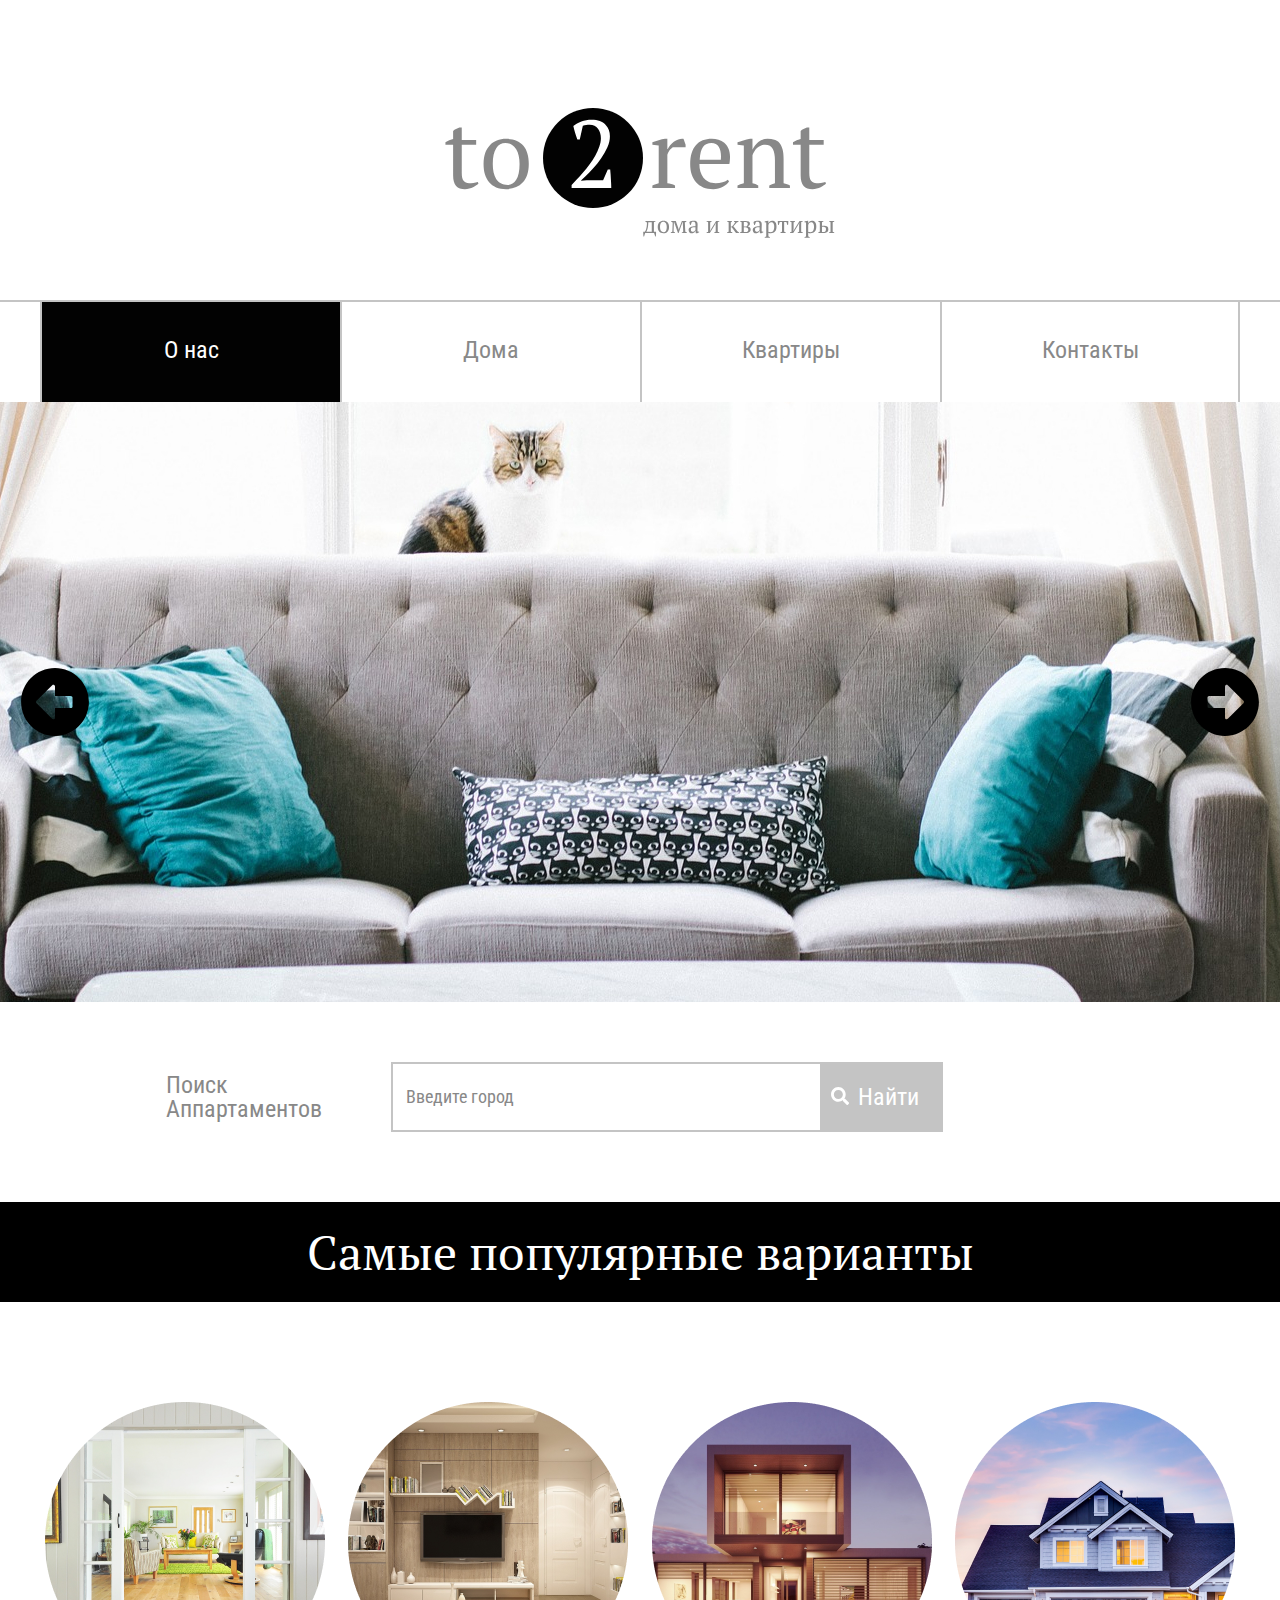
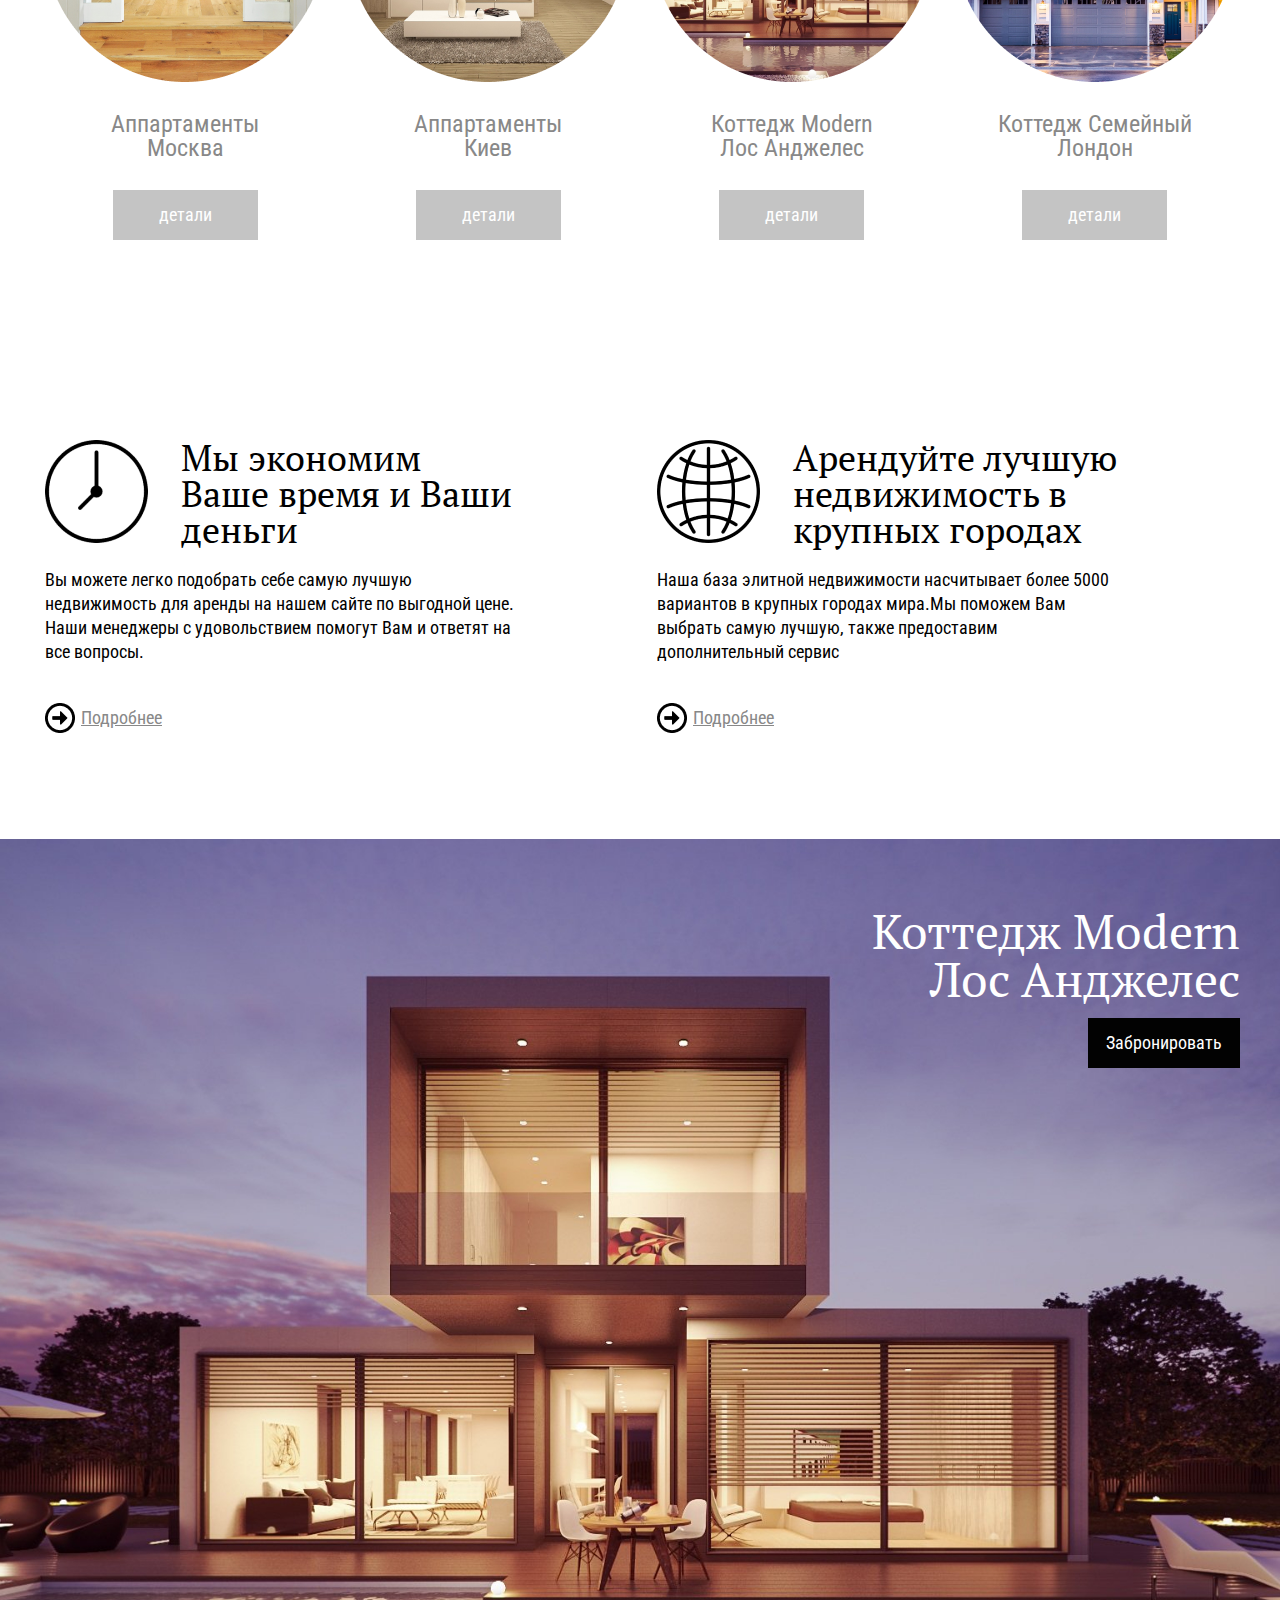
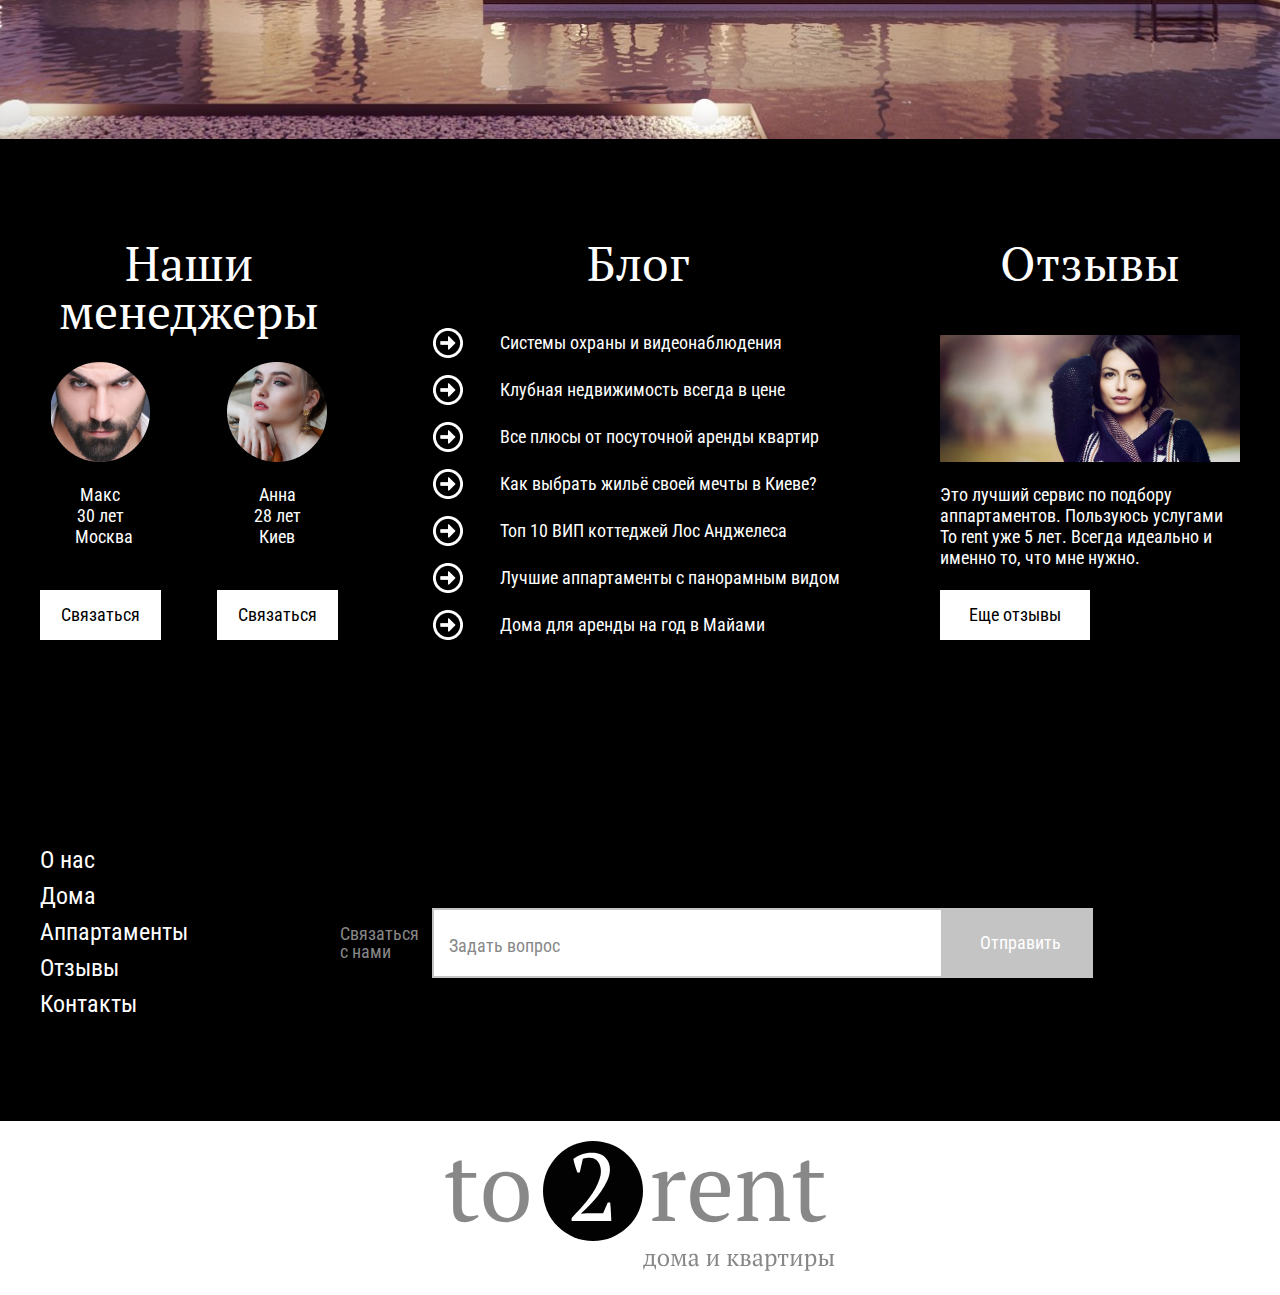
==== index.html @ 0dc4bce3 "complete" ====
<!DOCTYPE html>
<html lang="ru">

<head>
    <meta charset="UTF-8">
    <meta name="viewport" content="width=device-width, initial-scale=1.0">
    <meta http-equiv="X-UA-Compatible" content="ie=edge">
    <title>To2rent</title>
    <link href="https://fonts.googleapis.com/css?family=PT+Serif|Roboto+Condensed&display=swap&subset=cyrillic"
        rel="stylesheet">
    <link rel="stylesheet" href="css/reset.css">
    <link rel="stylesheet" href="css/slick.css">
    <link rel="stylesheet" href="css/style.css">
    <link rel="stylesheet" href="css/media.css">

</head>

<body>
    <header class="header">
        <div class="logo header__logo">
            <a class="logo__link" href="#">
                <img class="logo__img" src="images/logo.svg" alt="">
            </a>
        </div>
        <nav class="header__menu">
            <ul class="header__menu-list">
                <li class="header__list-item">
                    <a class="header__link header__link_active" href="#">О нас</a>
                </li>
                <li class="header__list-item">
                    <a class="header__link" href="#">Дома</a>
                </li>
                <li class="header__list-item">
                    <a class="header__link" href="#">Квартиры</a>
                </li>
                <li class="header__list-item">
                    <a class="header__link" href="#">Контакты</a>
                </li>
            </ul>
        </nav>
    </header>

    <section class="slider">
        <div class="slider__item" style="background-image: url(images/slide1.jpg);"></div>
        <div class="slider__item" style="background-image: url(images/slide2.jpg);"></div>
        <div class="slider__item" style="background-image: url(images/slide3.jpg);"></div>
    </section>

    <section class="search">
        <div class="container">
            <div class="search__inner">
                <form class="search__form" action="">
                    <label class="search__description" for="find">Поиск Аппартаментов</label>
                    <input class="search__entry" id="find" name="field" type="search" placeholder="Введите город">
                    <button class="search__btn" type="submit">Найти</button>
                </form>
            </div>
        </div>
    </section>

    <section class="examples">
        <div class="examples__title">Самые популярные варианты</div>
        <div class="container">
            <div class="examples__inner">
                <div class="examples__items">
                    <div class="examples__item">
                        <div class="examples__image">
                            <img class="examples__img" src="images/examples1.png" alt="">
                        </div>
                        <div class="examples__description">Аппартаменты Москва</div>
                        <a class="examples__link" href="#">детали</a>
                    </div>
                    <div class="examples__item">
                        <div class="examples__image">
                            <img class="examples__img" src="images/examples2.png" alt="">
                        </div>
                        <div class="examples__description">Аппартаменты Киев</div>
                        <a class="examples__link" href="#">детали</a>
                    </div>
                    <div class="examples__item">
                        <div class="examples__image">
                            <img class="examples__img" src="images/examples3.png" alt="">
                        </div>
                        <div class="examples__description">Коттедж Modern Лос Анджелес</div>
                        <a class="examples__link" href="#">детали</a>
                    </div>
                    <div class="examples__item">
                        <div class="examples__image">
                            <img class="examples__img" src="images/examples4.png" alt="">
                        </div>
                        <div class="examples__description">Коттедж Семейный Лондон</div>
                        <a class="examples__link" href="#">детали</a>
                    </div>
                </div>
            </div>
        </div>
    </section>

    <section class="advantages">
        <div class="container">
            <div class="advantages__items">
                <div class="advantages__item">
                    <div class="advantages__inner-title">
                        <div class="advantages__image"><img class="advantages__img" src="images/clock.png" alt=""></div>
                        <h3 class="advantages__title">Мы экономим Ваше время и Ваши деньги</h3>
                    </div>
                    <div class="advantages__description">
                        Вы можете легко подобрать себе самую лучшую недвижимость для аренды на нашем сайте по выгодной
                        цене. Наши менеджеры с удовольствием помогут Вам и ответят на все вопросы.
                    </div>
                    <a href="#" class="advantages__link">Подробнее</a>
                </div>

                <div class="advantages__item">
                    <div class="advantages__inner-title">
                        <div class="advantages__image"><img class="advantages__img" src="images/world.png" alt=""></div>
                        <h3 class="advantages__title">Арендуйте лучшую недвижимость в крупных городах </h3>
                    </div>
                    <div class="advantages__description">
                        Наша база элитной недвижимости насчитывает более 5000 вариантов в крупных городах мира.Мы
                        поможем Вам выбрать самую лучшую, также предоставим дополнительный сервис
                    </div>
                    <a href="#" class="advantages__link">Подробнее</a>
                </div>
            </div>
        </div>
    </section>

    <section class="modern" style="background-image: url(images/modern.jpg);">
        <div class="container">
            <div class="modern__inner">
                <h2 class="modern__title">Коттедж Modern Лос Анджелес</h2>
                <a class="modern__link" href="#">Забронировать</a>
            </div>
        </div>
    </section>

    <section class="about">
        <div class="container">
            <div class="about__inner">
                <div class="managers">
                    <h3 class="managers__title title">Наши менеджеры</h3>
                    <div class="managers__contacts">
                        <div class="managers__contact">
                            <img class="managers__image" src="images/contact1.png" alt="">
                            <div class="managers__info">Макс 30 лет Москва</div>
                            <a class="managers__link" href="#">Связаться</a>
                        </div>
                        <div class="managers__contact">
                            <img class="managers__image" src="images/contact2.png" alt="">
                            <div class="managers__info">Анна 28 лет Киев</div>
                            <a class="managers__link" href="#">Связаться</a>
                        </div>
                    </div>
                </div>

                <div class="blog">
                    <h3 class="blog__title title">Блог</h3>
                    <nav class="blog__reference">
                        <ul class="blog__list">
                            <li class="blog__list-item">
                                <a class="blog__link" href="#">Системы охраны и видеонаблюдения</a>
                            </li>
                            <li class="blog__list-item">
                                <a class="blog__link" href="#">Клубная недвижимость всегда в цене</a>
                            </li>
                            <li class="blog__list-item">
                                <a class="blog__link" href="#">Все плюсы от посуточной аренды квартир</a>
                            </li>
                            <li class="blog__list-item">
                                <a class="blog__link" href="#">Как выбрать жильё своей мечты в Киеве?</a>
                            </li>
                            <li class="blog__list-item">
                                <a class="blog__link" href="#">Топ 10 ВИП коттеджей Лос Анджелеса</a>
                            </li>
                            <li class="blog__list-item">
                                <a class="blog__link" href="#">Лучшие аппартаменты с панорамным видом</a>
                            </li>
                            <li class="blog__list-item">
                                <a class="blog__link" href="#">Дома для аренды на год в Майами</a>
                            </li>
                        </ul>
                    </nav>
                </div>

                <div class="reviews">
                    <h3 class="reviews__title title">Отзывы</h3>
                    <img class="reviews__image" src="images/reviews.jpg" alt="">
                    <div class="reviews__description">Это лучший сервис по подбору
                        аппартаментов. Пользуюсь услугами To rent уже 5 лет. Всегда идеально и именно то, что мне нужно.
                    </div>
                    <a class="reviews__link" href="#">Еще отзывы</a>
                </div>
            </div>
        </div>
    </section>

    <footer class="footer">
        <div class="container">
            <div class="footer__inner">
                <nav class="footer__menu">
                    <ul class="footer__menu-list">
                        <li class="footer__list-item">
                            <a class="footer__list-link" href="#">О нас</a>
                        </li>
                        <li class="footer__list-item">
                            <a class="footer__list-link" href="#">Дома</a>
                        </li>
                        <li class="footer__list-item">
                            <a class="footer__list-link" href="#">Аппартаменты</a>
                        </li>
                        <li class="footer__list-item">
                            <a class="footer__list-link" href="#">Отзывы</a>
                        </li>
                        <li class="footer__list-item">
                            <a class="footer__list-link" href="#">Контакты</a>
                        </li>
                    </ul>
                </nav>
                <form class="footer__form-question" action="">
                    <label class="footer__description" for="enter">Связаться с нами</label>
                    <input class="footer__entry" type="text" name="question" id="enter" placeholder="Задать вопрос">
                    <button class="footer__btn" type="submit">Отправить</button>
                </form>
            </div>
        </div>
        <div class="logo footer__logo">
            <a class="logo__link" href="#">
                <img class="logo__img" src="images/logo.svg" alt="">
            </a>
        </div>
    </footer>

    <script src="https://ajax.googleapis.com/ajax/libs/jquery/3.4.1/jquery.min.js"></script>
    <script src="js/slick.min.js"></script>
    <script src="js/main.js"></script>
</body>
</html>
---- css/style.css ----
body {
  font-family: "Roboto Condensed", sans-serif;
  font-size: 24px;
  font-weight: 400;
  line-height: 24px;
  color: #888888;
  background-color: #ffffff;
}

.container {
  max-width: 1230px;
  padding: 0 15px;
  margin: 0 auto;
}

.logo {
  background-color: #ffffff;
  text-align: center;
}

.header {
  padding-top: 88px;
}

.header__menu {
  margin-top: 60px;
  border-top: 2px solid #c4c4c4;
}

.header__menu-list {
  display: -webkit-box;
  display: -ms-flexbox;
  display: flex;
  -webkit-box-pack: center;
  -ms-flex-pack: center;
  justify-content: center;
}

.header__list-item {
  width: 300px;
  border-left: 2px solid #c4c4c4;
}

.header__list-item:last-child {
  border-right: 2px solid #c4c4c4;
}

.header__link {
  display: block;
  line-height: 28px;
  padding-top: 34px;
  padding-bottom: 38px;
  text-align: center;
  color: #888888;
}

.header__link:hover {
  background-color: #020202;
  color: #ffffff;
  -webkit-transition: all 0.5s;
  -o-transition: all 0.5s;
  transition: all 0.5s;
}

.header__link_active {
  background-color: #020202;
  color: #ffffff;
}

.slider {
  position: relative;
}

.slider__item {
  height: 600px;
  background-position: center;
  background-repeat: no-repeat;
  background-size: cover;
}

.slider .slick-arrow {
  position: absolute;
  top: 50%;
  -webkit-transform: translateY(-50%);
  -ms-transform: translateY(-50%);
  transform: translateY(-50%);
  z-index: 1;
  background-color: transparent;
}

.slider .slick-arrow.slick-prev {
  left: 20px;
}

.slider .slick-arrow.slick-next {
  right: 20px;
}

.search__description, .search__entry, .search__btn {
  display: block;
}

.search {
  margin-top: 60px;
  margin-bottom: 70px;
}

.search__inner {
  padding-left: 126px;
}

.search__form {
  display: -webkit-box;
  display: -ms-flexbox;
  display: flex;
}

.search__description {
  display: -webkit-box;
  display: -ms-flexbox;
  display: flex;
  -webkit-box-align: center;
  -ms-flex-align: center;
  align-items: center;
  width: 156px;
  margin-right: 69px;
}

.search__entry {
  font-family: "Roboto Condensed", sans-serif;
  font-weight: 400;
  font-size: 18px;
  line-height: 24px;
  color: #888888;
  width: 431px;
  border: 2px solid #c4c4c4;
  padding: 21px 13px;
}

.search__entry::-webkit-input-placeholder {
  font-family: "Roboto Condensed", sans-serif;
  font-weight: 400;
  font-size: 18px;
  line-height: 24px;
  color: #888888;
}

.search__entry:-ms-input-placeholder {
  font-family: "Roboto Condensed", sans-serif;
  font-weight: 400;
  font-size: 18px;
  line-height: 24px;
  color: #888888;
}

.search__entry::-ms-input-placeholder {
  font-family: "Roboto Condensed", sans-serif;
  font-weight: 400;
  font-size: 18px;
  line-height: 24px;
  color: #888888;
}

.search__entry::placeholder {
  font-family: "Roboto Condensed", sans-serif;
  font-weight: 400;
  font-size: 18px;
  line-height: 24px;
  color: #888888;
}

.search__entry::-webkit-search-decoration, .search__entry::-webkit-search-cancel-button, .search__entry::-webkit-search-results-button, .search__entry::-webkit-search-results-decoration {
  display: none;
}

.search__btn {
  text-align: left;
  padding-left: 9px;
  font-family: "Roboto Condensed", sans-serif;
  font-weight: 400;
  font-size: 24px;
  line-height: 24px;
  color: #ffffff;
  width: 121px;
  background: #c4c4c4;
}

.search__btn::before {
  content: "";
  width: 18px;
  height: 18px;
  display: inline-block;
  background-image: url("../images/button.svg");
  margin-right: 9px;
  -webkit-transition: 0.5s;
  -o-transition: 0.5s;
  transition: 0.5s;
}

.search__btn:hover::before {
  -webkit-transform: rotate(360deg);
  -ms-transform: rotate(360deg);
  transform: rotate(360deg);
}

.examples__title {
  text-align: center;
  font-family: "PT Serif", serif;
  font-size: 48px;
  line-height: 64px;
  font-weight: 400;
  color: #ffffff;
  background-color: #000000;
  padding: 18px 0;
  margin-bottom: 100px;
}

.examples__inner {
  padding: 0 5px;
}

.examples__items {
  display: -webkit-box;
  display: -ms-flexbox;
  display: flex;
  -webkit-box-pack: justify;
  -ms-flex-pack: justify;
  justify-content: space-between;
}

.examples__item {
  width: 280px;
  text-align: center;
}

.examples__image {
  margin-bottom: 30px;
}

.examples__description {
  margin: 0 auto;
  width: 195px;
  margin-bottom: 30px;
}

.examples__link {
  display: inline-block;
  font-size: 18px;
  color: #ffffff;
  background-color: #c4c4c4;
  padding: 13px 46px;
  -webkit-transition: 0.5s;
  -o-transition: 0.5s;
  transition: 0.5s;
}

.examples__link:hover {
  background-color: #020202;
}

.advantages {
  margin-top: 200px;
}

.advantages__inner-title {
  display: -webkit-box;
  display: -ms-flexbox;
  display: flex;
}

.advantages__items {
  display: -webkit-box;
  display: -ms-flexbox;
  display: flex;
  padding-left: 5px;
  -webkit-box-pack: justify;
  -ms-flex-pack: justify;
  justify-content: space-between;
}

.advantages__item {
  max-width: 470px;
  margin-right: 113px;
}

.advantages__image {
  margin-right: 33px;
}

.advantages__title {
  font-family: "PT Serif", serif;
  font-weight: 400;
  font-size: 36px;
  line-height: 36px;
  color: #000000;
}

.advantages__description {
  margin-top: 20px;
  margin-bottom: 40px;
  font-size: 18px;
  color: #000000;
}

.advantages__link {
  display: inline-block;
  font-family: "Roboto Condensed", sans-serif;
  font-weight: 400;
  font-size: 18px;
  line-height: 24px;
  color: #888888;
  text-decoration: underline;
  position: relative;
  padding-left: 36px;
}

.advantages__link::before {
  content: "";
  background-image: url("../images/advantages-arrow.png");
  width: 30px;
  height: 30px;
  position: absolute;
  top: 50%;
  -webkit-transform: translateY(-50%);
  -ms-transform: translateY(-50%);
  transform: translateY(-50%);
  left: 0;
}

.modern {
  margin-top: 109px;
  height: 100vh;
  background-position: center;
  background-repeat: no-repeat;
  background-size: cover;
  padding-top: 68px;
}

.modern__inner {
  text-align: right;
}

.modern__title {
  text-align: right;
  width: 420px;
  font-family: "PT Serif", serif;
  font-weight: 400;
  font-size: 48px;
  line-height: 48px;
  color: #ffffff;
  margin: 0 0 15px auto;
}

.modern__link {
  display: inline-block;
  font-family: "Roboto Condensed", sans-serif;
  font-weight: 400;
  font-size: 18px;
  line-height: 18px;
  color: #ffffff;
  background: #020202;
  padding: 16px 18px;
  -webkit-transition: 0.5s;
  -o-transition: 0.5s;
  transition: 0.5s;
}

.modern__link:hover {
  background-color: #c4c4c4;
}

.about {
  padding-top: 100px;
  background-color: #000000;
}

.about__inner {
  display: -webkit-box;
  display: -ms-flexbox;
  display: flex;
  -webkit-box-pack: justify;
  -ms-flex-pack: justify;
  justify-content: space-between;
}

.managers {
  max-width: 297px;
}

.managers__contacts {
  margin-top: 27px;
  display: -webkit-box;
  display: -ms-flexbox;
  display: flex;
  -webkit-box-pack: justify;
  -ms-flex-pack: justify;
  justify-content: space-between;
  text-align: center;
}

.managers__contact {
  width: 120px;
}

.managers__info {
  margin: 22px auto 43px;
  width: 50px;
  font-family: "Roboto Condensed", sans-serif;
  font-weight: 400;
  color: #ffffff;
  font-size: 18px;
  line-height: 21px;
}

.managers__link {
  display: inline-block;
  font-family: "Roboto Condensed", sans-serif;
  font-weight: 400;
  font-size: 18px;
  line-height: 18px;
  color: #000000;
  background-color: #ffffff;
  padding: 16px 21px;
  -webkit-transition: 0.5s;
  -o-transition: 0.5s;
  transition: 0.5s;
}

.managers__link:hover {
  background-color: wheat;
}

.title {
  font-family: "PT Serif", serif;
  font-weight: 400;
  font-size: 48px;
  line-height: 48px;
  color: #ffffff;
  text-align: center;
}

.blog {
  min-width: 411px;
}

.blog__title {
  margin-bottom: 42px;
}

.blog__list-item {
  margin-bottom: 23px;
}

.blog__list-item:last-child {
  margin-bottom: 0;
}

.blog__link {
  font-family: "Roboto Condensed", sans-serif;
  font-weight: 400;
  font-size: 18px;
  line-height: 18px;
  color: #ffffff;
  padding-left: 67px;
  position: relative;
}

.blog__link::before {
  content: "";
  background-image: url("../images/blog-arrow.png");
  width: 30px;
  height: 30px;
  position: absolute;
  top: 50%;
  left: 0;
  -webkit-transform: translateY(-50%);
  -ms-transform: translateY(-50%);
  transform: translateY(-50%);
}

.reviews {
  max-width: 300px;
}

.reviews__description {
  margin: 22px 0;
  font-family: "Roboto Condensed", sans-serif;
  font-weight: 400;
  font-size: 18px;
  line-height: 21px;
  color: #ffffff;
}

.reviews__title {
  margin-bottom: 48px;
}

.reviews__link {
  display: inline-block;
  font-family: "Roboto Condensed", sans-serif;
  font-weight: 400;
  font-size: 18px;
  line-height: 18px;
  color: #000000;
  padding: 16px 29px;
  background-color: #ffffff;
  -webkit-transition: 0.5s;
  -o-transition: 0.5s;
  transition: 0.5s;
}

.reviews__link:hover {
  background-color: wheat;
}

.footer {
  padding-top: 202px;
  background-color: #000000;
}

.footer__inner {
  padding-bottom: 99px;
  display: -webkit-box;
  display: -ms-flexbox;
  display: flex;
  -webkit-box-align: start;
  -ms-flex-align: start;
  align-items: flex-start;
}

.footer__menu {
  width: 170px;
  margin-right: 130px;
}

.footer__list-link {
  font-family: "Roboto Condensed", sans-serif;
  font-weight: 400;
  font-size: 24px;
  line-height: 36px;
  color: #ffffff;
}

.footer__form-question {
  margin-top: 66px;
  display: -webkit-box;
  display: -ms-flexbox;
  display: flex;
}

.footer__description {
  margin-right: 10px;
  width: 82px;
  font-family: "Roboto Condensed", sans-serif;
  font-weight: 400;
  font-size: 18px;
  line-height: 18px;
  color: #888888;
  -ms-flex-item-align: center;
  -ms-grid-row-align: center;
  align-self: center;
}

.footer__entry {
  font-family: "Roboto Condensed", sans-serif;
  font-weight: 400;
  font-size: 18px;
  line-height: 24px;
  color: #888888;
  border: 2px solid #c4c4c4;
  padding: 24px 15px 18px;
  width: 511px;
}

.footer__entry::-webkit-input-placeholder {
  font-family: "Roboto Condensed", sans-serif;
  font-weight: 400;
  font-size: 18px;
  line-height: 24px;
  color: #888888;
}

.footer__entry:-ms-input-placeholder {
  font-family: "Roboto Condensed", sans-serif;
  font-weight: 400;
  font-size: 18px;
  line-height: 24px;
  color: #888888;
}

.footer__entry::-ms-input-placeholder {
  font-family: "Roboto Condensed", sans-serif;
  font-weight: 400;
  font-size: 18px;
  line-height: 24px;
  color: #888888;
}

.footer__entry::placeholder {
  font-family: "Roboto Condensed", sans-serif;
  font-weight: 400;
  font-size: 18px;
  line-height: 24px;
  color: #888888;
}

.footer__btn {
  width: 150px;
  background: #c4c4c4;
  font-family: "Roboto Condensed", sans-serif;
  font-weight: 400;
  font-size: 18px;
  line-height: 18px;
  color: #ffffff;
  padding: 26px 33px 26px 37px;
}

.footer__logo {
  padding-bottom: 22px;
}
---- css/media.css ----
@media (max-width: 1250px) {
  .examples__items {
    -ms-flex-wrap: wrap;
    flex-wrap: wrap;
    -webkit-box-pack: space-evenly;
    -ms-flex-pack: space-evenly;
    justify-content: space-evenly;
  }
  .examples__item {
    width: 400px;
  }
  .examples__item:nth-child(1) {
    margin-bottom: 30px;
  }
  .examples__image {
    margin-bottom: 20px;
  }
  .examples__description {
    margin-bottom: 20px;
  }
  .advantages {
    margin-top: 170px;
  }
  .advantages__items {
    padding-left: 0;
    -ms-flex-pack: distribute;
    justify-content: space-around;
  }
  .advantages__item {
    margin-right: 0;
  }
  .managers {
    margin-right: 25px;
  }
  .blog {
    margin-left: 25px;
    margin-right: 25px;
  }
  .reviews {
    margin-left: 25px;
  }
}

@media (max-width: 1150px) {
  .search__inner {
    padding-left: 0;
  }
  .search__form {
    -webkit-box-pack: center;
    -ms-flex-pack: center;
    justify-content: center;
    -ms-flex-wrap: wrap;
    flex-wrap: wrap;
  }
  .search__description {
    width: 100%;
    -webkit-box-pack: center;
    -ms-flex-pack: center;
    justify-content: center;
    margin-right: 0;
    margin-bottom: 20px;
  }
  .footer {
    padding-top: 150px;
  }
  .footer__inner {
    -webkit-box-orient: vertical;
    -webkit-box-direction: normal;
    -ms-flex-direction: column;
    flex-direction: column;
    -webkit-box-align: center;
    -ms-flex-align: center;
    align-items: center;
  }
  .footer__menu {
    -webkit-box-ordinal-group: 2;
    -ms-flex-order: +1;
    order: +1;
    width: auto;
    margin-right: 0;
    margin-top: 50px;
  }
  .footer__menu-list {
    display: -webkit-box;
    display: -ms-flexbox;
    display: flex;
  }
  .footer__list-link {
    margin-right: 40px;
  }
  .footer__list-item:last-child .footer__list-link {
    margin-right: 0;
  }
}

@media (max-width: 1137px) {
  .about__inner {
    -ms-flex-wrap: wrap;
    flex-wrap: wrap;
    -webkit-box-pack: space-evenly;
    -ms-flex-pack: space-evenly;
    justify-content: space-evenly;
  }
  .managers {
    -webkit-box-ordinal-group: 2;
    -ms-flex-order: 1;
    order: 1;
    margin-bottom: 50px;
  }
  .blog {
    -webkit-box-ordinal-group: 4;
    -ms-flex-order: 3;
    order: 3;
  }
  .reviews {
    -webkit-box-ordinal-group: 3;
    -ms-flex-order: 2;
    order: 2;
  }
}

@media (max-width: 1040px) {
  .advantages__items {
    -webkit-box-orient: vertical;
    -webkit-box-direction: normal;
    -ms-flex-direction: column;
    flex-direction: column;
    -webkit-box-align: center;
    -ms-flex-align: center;
    align-items: center;
  }
  .advantages__item {
    margin-bottom: 60px;
  }
  .advantages__item:last-child {
    margin-bottom: 0;
  }
  .advantages__description {
    margin-bottom: 25px;
  }
  .modern {
    height: 75vh;
  }
  .modern__title {
    width: 400px;
    font-size: 44px;
    line-height: 46px;
  }
}

@media (max-width: 860px) {
  .examples__items {
    -ms-flex-pack: distribute;
    justify-content: space-around;
  }
  .examples__item {
    width: 280px;
  }
  .examples__title {
    font-size: 36px;
    line-height: 52px;
    padding: 14px 15px;
    margin-bottom: 50px;
  }
  .modern {
    padding-top: 20px;
  }
  .footer__form-question {
    -ms-flex-wrap: wrap;
    flex-wrap: wrap;
    -webkit-box-pack: center;
    -ms-flex-pack: center;
    justify-content: center;
  }
  .footer__description {
    width: 100%;
    text-align: center;
    font-size: 24px;
    line-height: 24px;
    margin-bottom: 10px;
    margin-right: 0;
  }
  .managers {
    margin-bottom: 50px;
    margin-right: 0;
  }
  .blog {
    min-width: auto;
    max-width: 411px;
    margin-right: 0;
    margin-left: 0;
  }
  .reviews {
    margin-left: 0;
  }
}

@media (max-width: 800px) {
  .header {
    padding-top: 30px;
  }
  .header__menu {
    margin-top: 30px;
  }
  .logo {
    padding-left: 15px;
    padding-right: 15px;
  }
  .logo__img {
    width: 300px;
  }
  .slider__item {
    height: 500px;
  }
  .modern {
    height: 500px;
  }
  .about__inner {
    -webkit-box-orient: vertical;
    -webkit-box-direction: normal;
    -ms-flex-direction: column;
    flex-direction: column;
    -webkit-box-align: center;
    -ms-flex-align: center;
    align-items: center;
  }
  .managers {
    -webkit-box-ordinal-group: 2;
    -ms-flex-order: 1;
    order: 1;
    margin-bottom: 50px;
  }
  .blog {
    -webkit-box-ordinal-group: 3;
    -ms-flex-order: 2;
    order: 2;
    margin-bottom: 50px;
  }
  .blog__title {
    margin-bottom: 25px;
  }
  .reviews {
    -webkit-box-ordinal-group: 4;
    -ms-flex-order: 3;
    order: 3;
  }
  .reviews__title {
    margin-bottom: 25px;
  }
  .footer__form-question {
    margin-top: 0;
  }
}

@media (max-width: 730px) {
  .footer__btn {
    width: 511px;
    padding-top: 13px;
    padding-bottom: 13px;
  }
  .footer__menu-list {
    -webkit-box-orient: vertical;
    -webkit-box-direction: normal;
    -ms-flex-direction: column;
    flex-direction: column;
    -webkit-box-align: center;
    -ms-flex-align: center;
    align-items: center;
  }
  .footer__list-link {
    margin-right: 0;
  }
}

@media (max-width: 670px) {
  .header__menu-list {
    -webkit-box-orient: vertical;
    -webkit-box-direction: normal;
    -ms-flex-direction: column;
    flex-direction: column;
  }
  .header__list-item {
    width: 100%;
    border: 2px solid #c4c4c4;
    border-top: none;
  }
  .header__link {
    padding-top: 20px;
    padding-bottom: 24px;
  }
  .slider__item {
    height: 370px;
  }
  .slider .slick-arrow img {
    width: 50px;
    height: 50px;
  }
  .search {
    margin-top: 40px;
    margin-bottom: 50px;
  }
  .examples__items {
    -webkit-box-orient: vertical;
    -webkit-box-direction: normal;
    -ms-flex-direction: column;
    flex-direction: column;
    -webkit-box-align: center;
    -ms-flex-align: center;
    align-items: center;
  }
  .examples__item {
    margin-bottom: 30px;
  }
  .examples__item:last-child {
    margin-bottom: 0;
  }
  .advantages {
    margin-top: 140px;
  }
}

@media (max-width: 600px) {
  .search__btn {
    width: 431px;
    padding: 10px 0;
    text-align: center;
  }
  .modern {
    height: 400px;
  }
  .modern__title {
    width: 290px;
    font-size: 36px;
    line-height: 36px;
  }
}

@media (max-width: 541px) {
  .footer__entry,
  .footer__btn {
    width: 100%;
  }
}

@media (max-width: 508px) {
  .advantages__title {
    font-size: 33px;
    line-height: 33px;
  }
}

@media (max-width: 481px) {
  .advantages__title {
    font-size: 26px;
    line-height: 26px;
    display: -webkit-box;
    display: -ms-flexbox;
    display: flex;
  }
  .advantages__inner-title {
    -webkit-box-align: center;
    -ms-flex-align: center;
    align-items: center;
  }
  .advantages__image {
    margin-right: 20px;
  }
  .advantages__img {
    width: 70px;
  }
  .blog__link {
    display: inline-block;
  }
  .reviews__image {
    width: 100%;
  }
  .title {
    font-size: 42px;
    line-height: 46px;
  }
}

@media (max-width: 400px) {
  .examples__title {
    font-size: 31px;
    line-height: 42px;
    padding: 12px 15px;
  }
  .modern {
    height: 350px;
  }
}

@media (max-width: 330px) {
  .logo__img {
    width: 100%;
  }
}
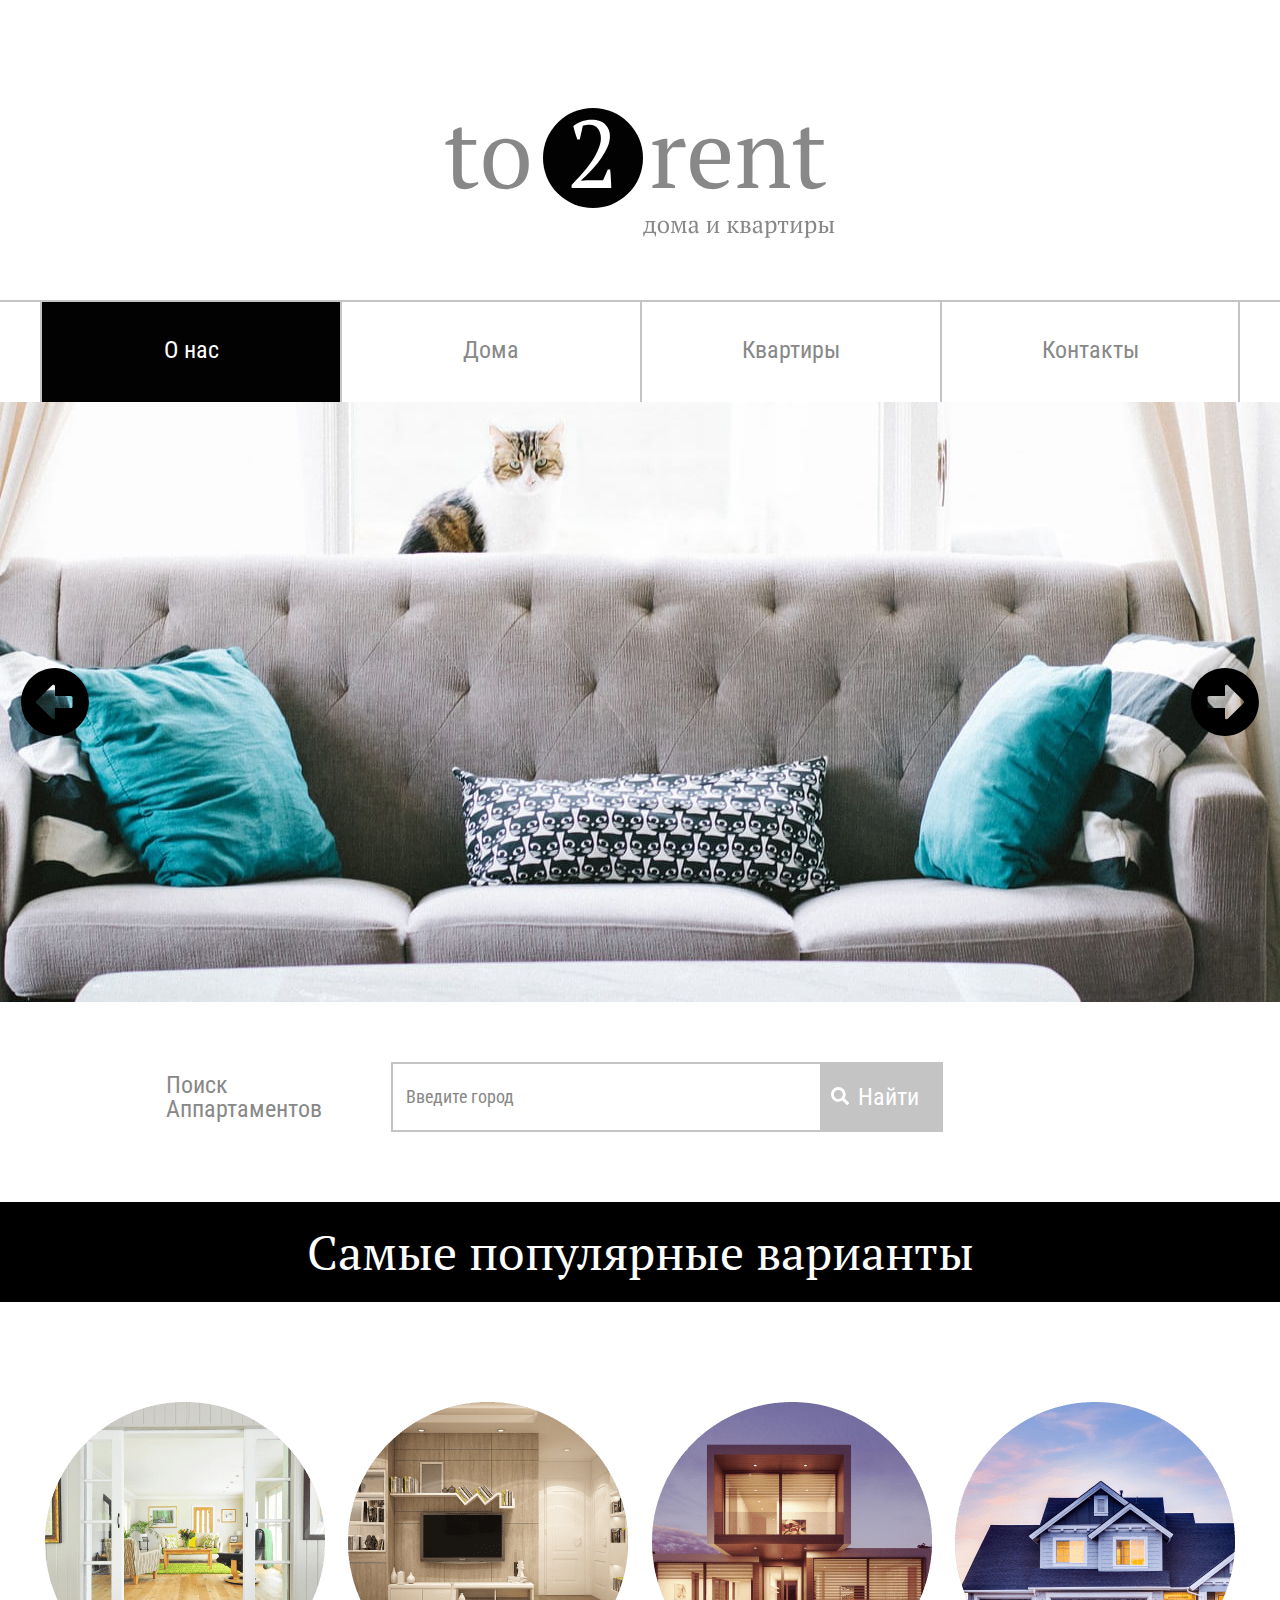
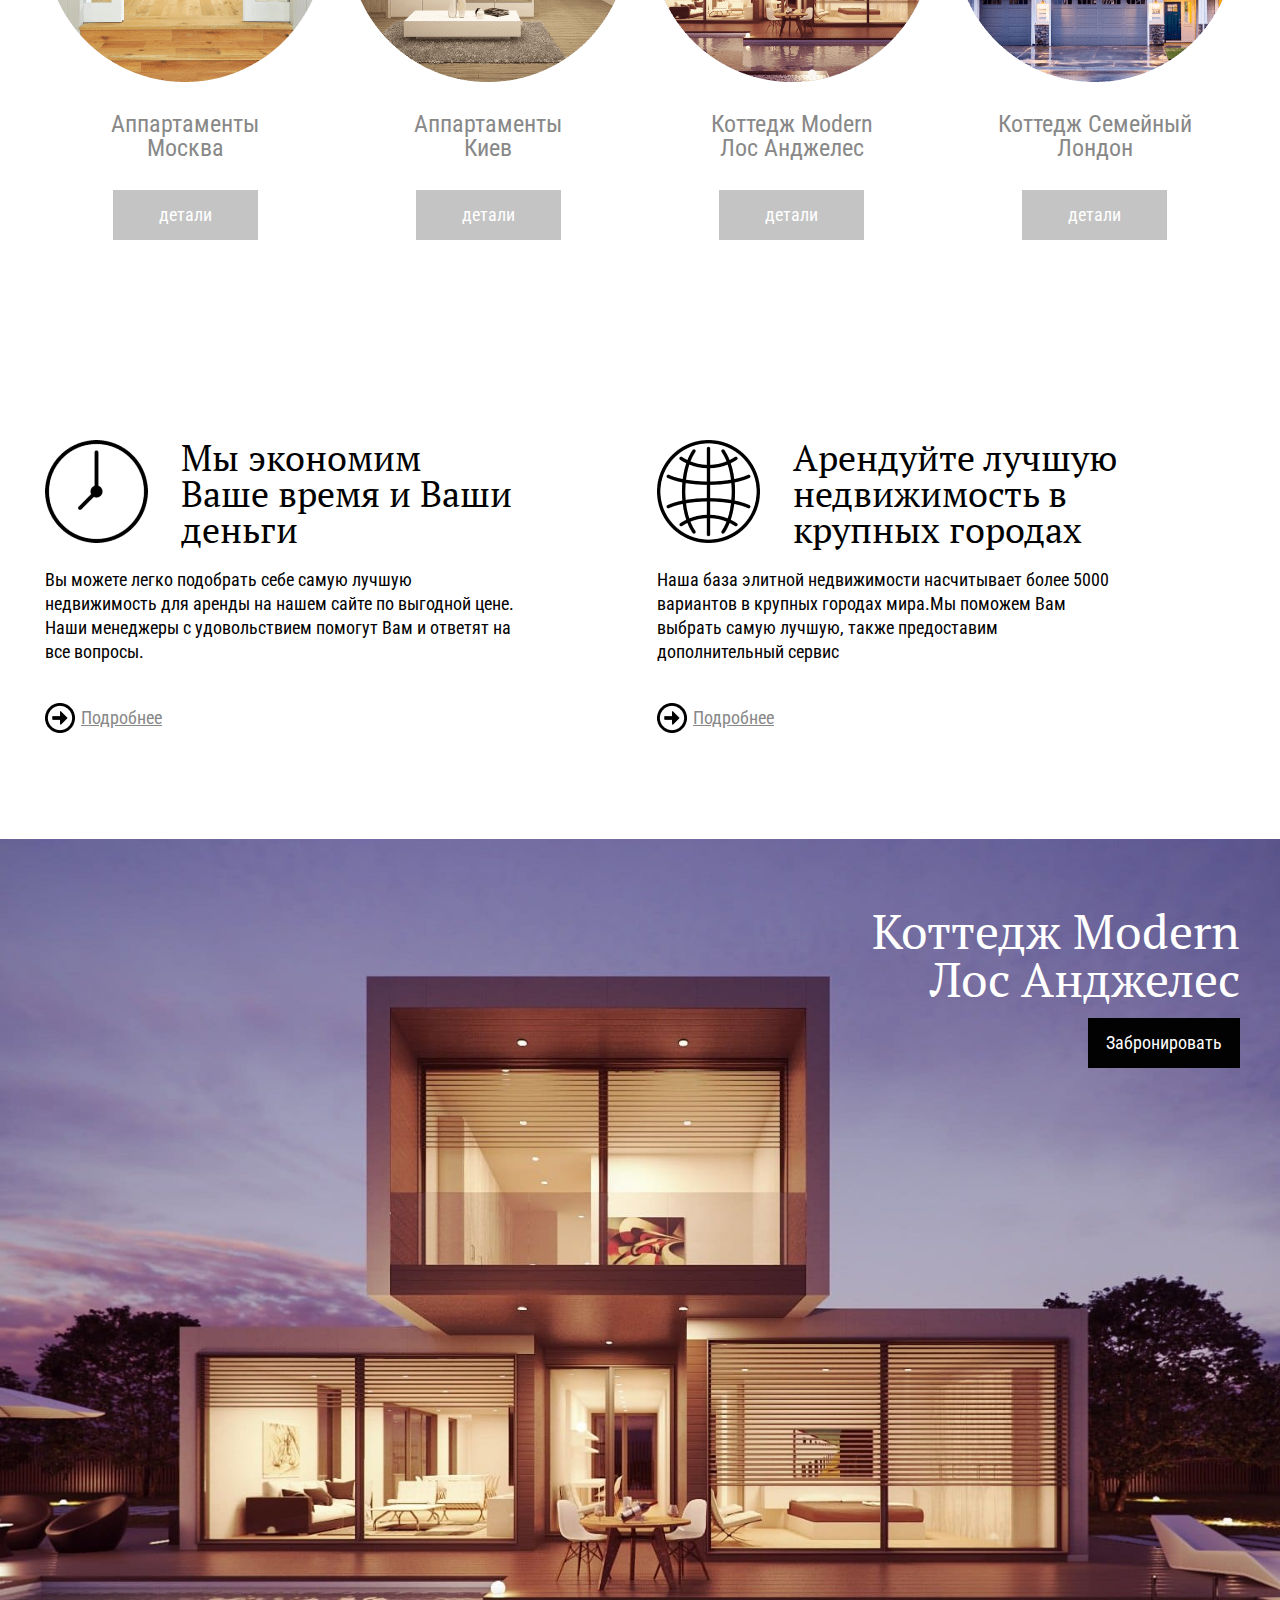
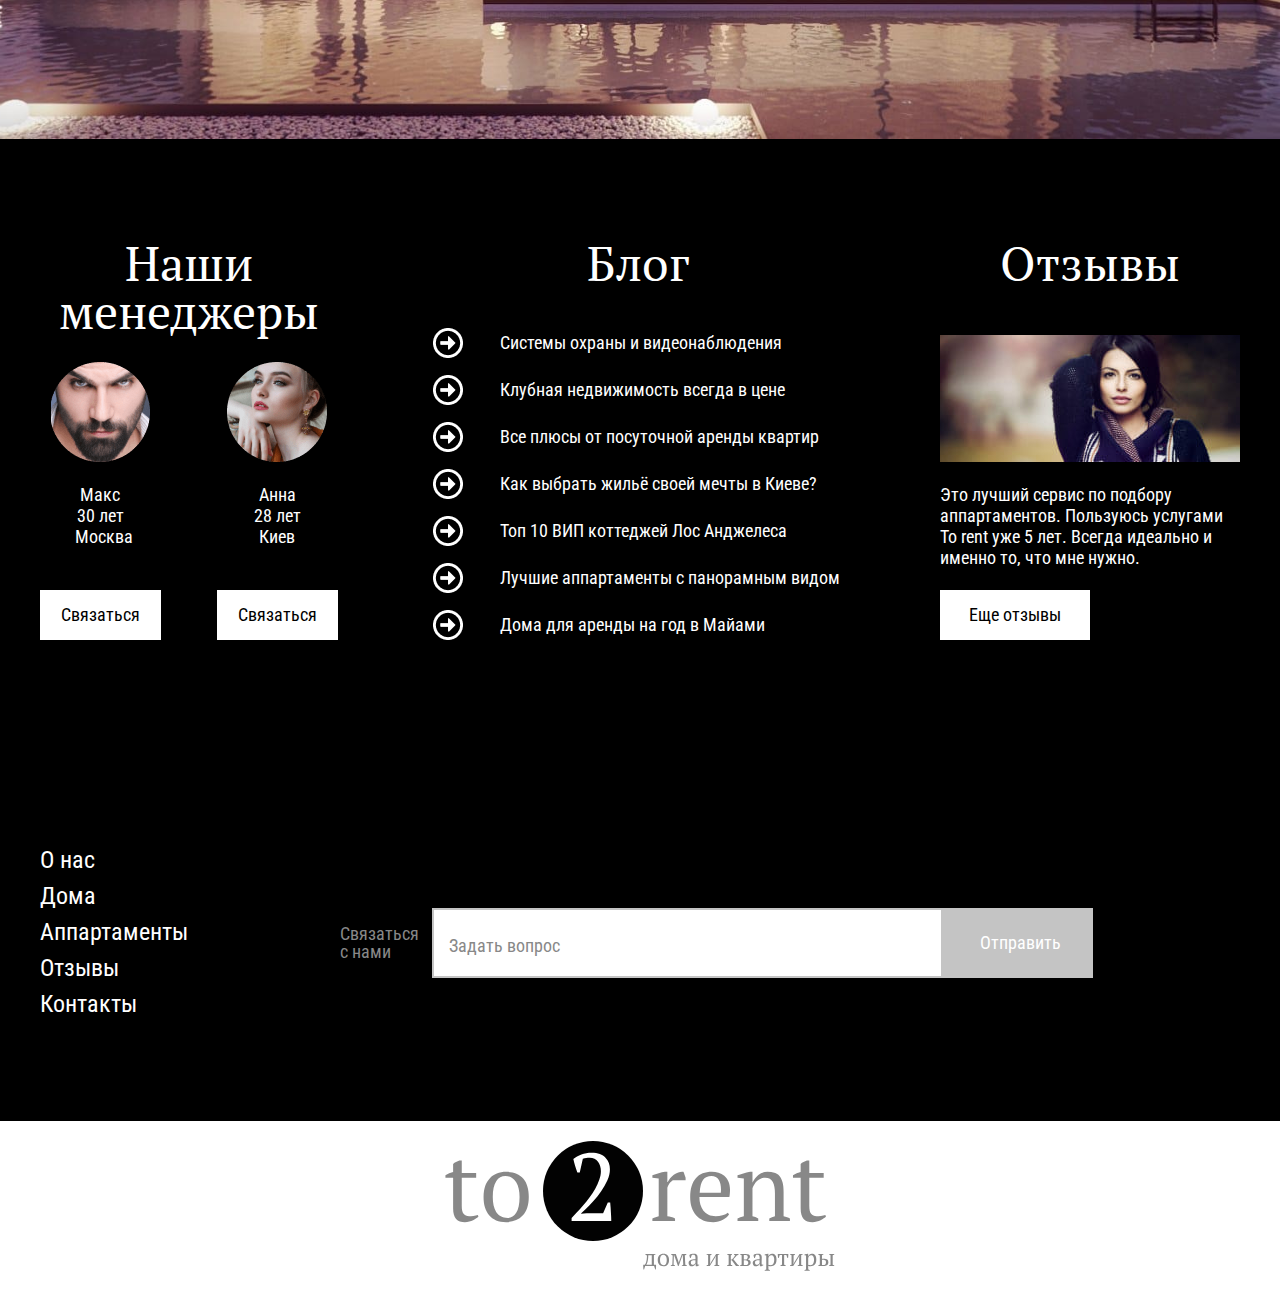
==== commit d0a9f23b: "optimization" ====
--- a/index.html
+++ b/index.html
@@ -18,23 +18,23 @@
 <body>
     <header class="header">
         <div class="logo header__logo">
-            <a class="logo__link" href="#">
+            <a class="logo__link" href="index.html">
                 <img class="logo__img" src="images/logo.svg" alt="">
             </a>
         </div>
         <nav class="header__menu">
             <ul class="header__menu-list">
                 <li class="header__list-item">
-                    <a class="header__link header__link_active" href="#">О нас</a>
-                </li>
-                <li class="header__list-item">
-                    <a class="header__link" href="#">Дома</a>
-                </li>
-                <li class="header__list-item">
-                    <a class="header__link" href="#">Квартиры</a>
-                </li>
-                <li class="header__list-item">
-                    <a class="header__link" href="#">Контакты</a>
+                    <a class="header__link header__link_active" href="/index.html">О нас</a>
+                </li>
+                <li class="header__list-item">
+                    <a class="header__link" href="/houses.html">Дома</a>
+                </li>
+                <li class="header__list-item">
+                    <a class="header__link" href="/flats.html">Квартиры</a>
+                </li>
+                <li class="header__list-item">
+                    <a class="header__link" href="/contacts.html">Контакты</a>
                 </li>
             </ul>
         </nav>
@@ -101,11 +101,13 @@
             <div class="advantages__items">
                 <div class="advantages__item">
                     <div class="advantages__inner-title">
-                        <div class="advantages__image"><img class="advantages__img" src="images/clock.png" alt=""></div>
+                        <div class="advantages__image"><img class="advantages__img" src="images/clock.png" alt="">
+                        </div>
                         <h3 class="advantages__title">Мы экономим Ваше время и Ваши деньги</h3>
                     </div>
                     <div class="advantages__description">
-                        Вы можете легко подобрать себе самую лучшую недвижимость для аренды на нашем сайте по выгодной
+                        Вы можете легко подобрать себе самую лучшую недвижимость для аренды на нашем сайте по
+                        выгодной
                         цене. Наши менеджеры с удовольствием помогут Вам и ответят на все вопросы.
                     </div>
                     <a href="#" class="advantages__link">Подробнее</a>
@@ -113,7 +115,8 @@
 
                 <div class="advantages__item">
                     <div class="advantages__inner-title">
-                        <div class="advantages__image"><img class="advantages__img" src="images/world.png" alt=""></div>
+                        <div class="advantages__image"><img class="advantages__img" src="images/world.png" alt="">
+                        </div>
                         <h3 class="advantages__title">Арендуйте лучшую недвижимость в крупных городах </h3>
                     </div>
                     <div class="advantages__description">
@@ -187,7 +190,8 @@
                     <h3 class="reviews__title title">Отзывы</h3>
                     <img class="reviews__image" src="images/reviews.jpg" alt="">
                     <div class="reviews__description">Это лучший сервис по подбору
-                        аппартаментов. Пользуюсь услугами To rent уже 5 лет. Всегда идеально и именно то, что мне нужно.
+                        аппартаментов. Пользуюсь услугами To rent уже 5 лет. Всегда идеально и именно то, что мне
+                        нужно.
                     </div>
                     <a class="reviews__link" href="#">Еще отзывы</a>
                 </div>
@@ -230,9 +234,10 @@
             </a>
         </div>
     </footer>
-
     <script src="https://ajax.googleapis.com/ajax/libs/jquery/3.4.1/jquery.min.js"></script>
     <script src="js/slick.min.js"></script>
     <script src="js/main.js"></script>
+
 </body>
+
 </html>--- a/css/style.css
+++ b/css/style.css
@@ -1,620 +1 @@
-body {
-  font-family: "Roboto Condensed", sans-serif;
-  font-size: 24px;
-  font-weight: 400;
-  line-height: 24px;
-  color: #888888;
-  background-color: #ffffff;
-}
-
-.container {
-  max-width: 1230px;
-  padding: 0 15px;
-  margin: 0 auto;
-}
-
-.logo {
-  background-color: #ffffff;
-  text-align: center;
-}
-
-.header {
-  padding-top: 88px;
-}
-
-.header__menu {
-  margin-top: 60px;
-  border-top: 2px solid #c4c4c4;
-}
-
-.header__menu-list {
-  display: -webkit-box;
-  display: -ms-flexbox;
-  display: flex;
-  -webkit-box-pack: center;
-  -ms-flex-pack: center;
-  justify-content: center;
-}
-
-.header__list-item {
-  width: 300px;
-  border-left: 2px solid #c4c4c4;
-}
-
-.header__list-item:last-child {
-  border-right: 2px solid #c4c4c4;
-}
-
-.header__link {
-  display: block;
-  line-height: 28px;
-  padding-top: 34px;
-  padding-bottom: 38px;
-  text-align: center;
-  color: #888888;
-}
-
-.header__link:hover {
-  background-color: #020202;
-  color: #ffffff;
-  -webkit-transition: all 0.5s;
-  -o-transition: all 0.5s;
-  transition: all 0.5s;
-}
-
-.header__link_active {
-  background-color: #020202;
-  color: #ffffff;
-}
-
-.slider {
-  position: relative;
-}
-
-.slider__item {
-  height: 600px;
-  background-position: center;
-  background-repeat: no-repeat;
-  background-size: cover;
-}
-
-.slider .slick-arrow {
-  position: absolute;
-  top: 50%;
-  -webkit-transform: translateY(-50%);
-  -ms-transform: translateY(-50%);
-  transform: translateY(-50%);
-  z-index: 1;
-  background-color: transparent;
-}
-
-.slider .slick-arrow.slick-prev {
-  left: 20px;
-}
-
-.slider .slick-arrow.slick-next {
-  right: 20px;
-}
-
-.search__description, .search__entry, .search__btn {
-  display: block;
-}
-
-.search {
-  margin-top: 60px;
-  margin-bottom: 70px;
-}
-
-.search__inner {
-  padding-left: 126px;
-}
-
-.search__form {
-  display: -webkit-box;
-  display: -ms-flexbox;
-  display: flex;
-}
-
-.search__description {
-  display: -webkit-box;
-  display: -ms-flexbox;
-  display: flex;
-  -webkit-box-align: center;
-  -ms-flex-align: center;
-  align-items: center;
-  width: 156px;
-  margin-right: 69px;
-}
-
-.search__entry {
-  font-family: "Roboto Condensed", sans-serif;
-  font-weight: 400;
-  font-size: 18px;
-  line-height: 24px;
-  color: #888888;
-  width: 431px;
-  border: 2px solid #c4c4c4;
-  padding: 21px 13px;
-}
-
-.search__entry::-webkit-input-placeholder {
-  font-family: "Roboto Condensed", sans-serif;
-  font-weight: 400;
-  font-size: 18px;
-  line-height: 24px;
-  color: #888888;
-}
-
-.search__entry:-ms-input-placeholder {
-  font-family: "Roboto Condensed", sans-serif;
-  font-weight: 400;
-  font-size: 18px;
-  line-height: 24px;
-  color: #888888;
-}
-
-.search__entry::-ms-input-placeholder {
-  font-family: "Roboto Condensed", sans-serif;
-  font-weight: 400;
-  font-size: 18px;
-  line-height: 24px;
-  color: #888888;
-}
-
-.search__entry::placeholder {
-  font-family: "Roboto Condensed", sans-serif;
-  font-weight: 400;
-  font-size: 18px;
-  line-height: 24px;
-  color: #888888;
-}
-
-.search__entry::-webkit-search-decoration, .search__entry::-webkit-search-cancel-button, .search__entry::-webkit-search-results-button, .search__entry::-webkit-search-results-decoration {
-  display: none;
-}
-
-.search__btn {
-  text-align: left;
-  padding-left: 9px;
-  font-family: "Roboto Condensed", sans-serif;
-  font-weight: 400;
-  font-size: 24px;
-  line-height: 24px;
-  color: #ffffff;
-  width: 121px;
-  background: #c4c4c4;
-}
-
-.search__btn::before {
-  content: "";
-  width: 18px;
-  height: 18px;
-  display: inline-block;
-  background-image: url("../images/button.svg");
-  margin-right: 9px;
-  -webkit-transition: 0.5s;
-  -o-transition: 0.5s;
-  transition: 0.5s;
-}
-
-.search__btn:hover::before {
-  -webkit-transform: rotate(360deg);
-  -ms-transform: rotate(360deg);
-  transform: rotate(360deg);
-}
-
-.examples__title {
-  text-align: center;
-  font-family: "PT Serif", serif;
-  font-size: 48px;
-  line-height: 64px;
-  font-weight: 400;
-  color: #ffffff;
-  background-color: #000000;
-  padding: 18px 0;
-  margin-bottom: 100px;
-}
-
-.examples__inner {
-  padding: 0 5px;
-}
-
-.examples__items {
-  display: -webkit-box;
-  display: -ms-flexbox;
-  display: flex;
-  -webkit-box-pack: justify;
-  -ms-flex-pack: justify;
-  justify-content: space-between;
-}
-
-.examples__item {
-  width: 280px;
-  text-align: center;
-}
-
-.examples__image {
-  margin-bottom: 30px;
-}
-
-.examples__description {
-  margin: 0 auto;
-  width: 195px;
-  margin-bottom: 30px;
-}
-
-.examples__link {
-  display: inline-block;
-  font-size: 18px;
-  color: #ffffff;
-  background-color: #c4c4c4;
-  padding: 13px 46px;
-  -webkit-transition: 0.5s;
-  -o-transition: 0.5s;
-  transition: 0.5s;
-}
-
-.examples__link:hover {
-  background-color: #020202;
-}
-
-.advantages {
-  margin-top: 200px;
-}
-
-.advantages__inner-title {
-  display: -webkit-box;
-  display: -ms-flexbox;
-  display: flex;
-}
-
-.advantages__items {
-  display: -webkit-box;
-  display: -ms-flexbox;
-  display: flex;
-  padding-left: 5px;
-  -webkit-box-pack: justify;
-  -ms-flex-pack: justify;
-  justify-content: space-between;
-}
-
-.advantages__item {
-  max-width: 470px;
-  margin-right: 113px;
-}
-
-.advantages__image {
-  margin-right: 33px;
-}
-
-.advantages__title {
-  font-family: "PT Serif", serif;
-  font-weight: 400;
-  font-size: 36px;
-  line-height: 36px;
-  color: #000000;
-}
-
-.advantages__description {
-  margin-top: 20px;
-  margin-bottom: 40px;
-  font-size: 18px;
-  color: #000000;
-}
-
-.advantages__link {
-  display: inline-block;
-  font-family: "Roboto Condensed", sans-serif;
-  font-weight: 400;
-  font-size: 18px;
-  line-height: 24px;
-  color: #888888;
-  text-decoration: underline;
-  position: relative;
-  padding-left: 36px;
-}
-
-.advantages__link::before {
-  content: "";
-  background-image: url("../images/advantages-arrow.png");
-  width: 30px;
-  height: 30px;
-  position: absolute;
-  top: 50%;
-  -webkit-transform: translateY(-50%);
-  -ms-transform: translateY(-50%);
-  transform: translateY(-50%);
-  left: 0;
-}
-
-.modern {
-  margin-top: 109px;
-  height: 100vh;
-  background-position: center;
-  background-repeat: no-repeat;
-  background-size: cover;
-  padding-top: 68px;
-}
-
-.modern__inner {
-  text-align: right;
-}
-
-.modern__title {
-  text-align: right;
-  width: 420px;
-  font-family: "PT Serif", serif;
-  font-weight: 400;
-  font-size: 48px;
-  line-height: 48px;
-  color: #ffffff;
-  margin: 0 0 15px auto;
-}
-
-.modern__link {
-  display: inline-block;
-  font-family: "Roboto Condensed", sans-serif;
-  font-weight: 400;
-  font-size: 18px;
-  line-height: 18px;
-  color: #ffffff;
-  background: #020202;
-  padding: 16px 18px;
-  -webkit-transition: 0.5s;
-  -o-transition: 0.5s;
-  transition: 0.5s;
-}
-
-.modern__link:hover {
-  background-color: #c4c4c4;
-}
-
-.about {
-  padding-top: 100px;
-  background-color: #000000;
-}
-
-.about__inner {
-  display: -webkit-box;
-  display: -ms-flexbox;
-  display: flex;
-  -webkit-box-pack: justify;
-  -ms-flex-pack: justify;
-  justify-content: space-between;
-}
-
-.managers {
-  max-width: 297px;
-}
-
-.managers__contacts {
-  margin-top: 27px;
-  display: -webkit-box;
-  display: -ms-flexbox;
-  display: flex;
-  -webkit-box-pack: justify;
-  -ms-flex-pack: justify;
-  justify-content: space-between;
-  text-align: center;
-}
-
-.managers__contact {
-  width: 120px;
-}
-
-.managers__info {
-  margin: 22px auto 43px;
-  width: 50px;
-  font-family: "Roboto Condensed", sans-serif;
-  font-weight: 400;
-  color: #ffffff;
-  font-size: 18px;
-  line-height: 21px;
-}
-
-.managers__link {
-  display: inline-block;
-  font-family: "Roboto Condensed", sans-serif;
-  font-weight: 400;
-  font-size: 18px;
-  line-height: 18px;
-  color: #000000;
-  background-color: #ffffff;
-  padding: 16px 21px;
-  -webkit-transition: 0.5s;
-  -o-transition: 0.5s;
-  transition: 0.5s;
-}
-
-.managers__link:hover {
-  background-color: wheat;
-}
-
-.title {
-  font-family: "PT Serif", serif;
-  font-weight: 400;
-  font-size: 48px;
-  line-height: 48px;
-  color: #ffffff;
-  text-align: center;
-}
-
-.blog {
-  min-width: 411px;
-}
-
-.blog__title {
-  margin-bottom: 42px;
-}
-
-.blog__list-item {
-  margin-bottom: 23px;
-}
-
-.blog__list-item:last-child {
-  margin-bottom: 0;
-}
-
-.blog__link {
-  font-family: "Roboto Condensed", sans-serif;
-  font-weight: 400;
-  font-size: 18px;
-  line-height: 18px;
-  color: #ffffff;
-  padding-left: 67px;
-  position: relative;
-}
-
-.blog__link::before {
-  content: "";
-  background-image: url("../images/blog-arrow.png");
-  width: 30px;
-  height: 30px;
-  position: absolute;
-  top: 50%;
-  left: 0;
-  -webkit-transform: translateY(-50%);
-  -ms-transform: translateY(-50%);
-  transform: translateY(-50%);
-}
-
-.reviews {
-  max-width: 300px;
-}
-
-.reviews__description {
-  margin: 22px 0;
-  font-family: "Roboto Condensed", sans-serif;
-  font-weight: 400;
-  font-size: 18px;
-  line-height: 21px;
-  color: #ffffff;
-}
-
-.reviews__title {
-  margin-bottom: 48px;
-}
-
-.reviews__link {
-  display: inline-block;
-  font-family: "Roboto Condensed", sans-serif;
-  font-weight: 400;
-  font-size: 18px;
-  line-height: 18px;
-  color: #000000;
-  padding: 16px 29px;
-  background-color: #ffffff;
-  -webkit-transition: 0.5s;
-  -o-transition: 0.5s;
-  transition: 0.5s;
-}
-
-.reviews__link:hover {
-  background-color: wheat;
-}
-
-.footer {
-  padding-top: 202px;
-  background-color: #000000;
-}
-
-.footer__inner {
-  padding-bottom: 99px;
-  display: -webkit-box;
-  display: -ms-flexbox;
-  display: flex;
-  -webkit-box-align: start;
-  -ms-flex-align: start;
-  align-items: flex-start;
-}
-
-.footer__menu {
-  width: 170px;
-  margin-right: 130px;
-}
-
-.footer__list-link {
-  font-family: "Roboto Condensed", sans-serif;
-  font-weight: 400;
-  font-size: 24px;
-  line-height: 36px;
-  color: #ffffff;
-}
-
-.footer__form-question {
-  margin-top: 66px;
-  display: -webkit-box;
-  display: -ms-flexbox;
-  display: flex;
-}
-
-.footer__description {
-  margin-right: 10px;
-  width: 82px;
-  font-family: "Roboto Condensed", sans-serif;
-  font-weight: 400;
-  font-size: 18px;
-  line-height: 18px;
-  color: #888888;
-  -ms-flex-item-align: center;
-  -ms-grid-row-align: center;
-  align-self: center;
-}
-
-.footer__entry {
-  font-family: "Roboto Condensed", sans-serif;
-  font-weight: 400;
-  font-size: 18px;
-  line-height: 24px;
-  color: #888888;
-  border: 2px solid #c4c4c4;
-  padding: 24px 15px 18px;
-  width: 511px;
-}
-
-.footer__entry::-webkit-input-placeholder {
-  font-family: "Roboto Condensed", sans-serif;
-  font-weight: 400;
-  font-size: 18px;
-  line-height: 24px;
-  color: #888888;
-}
-
-.footer__entry:-ms-input-placeholder {
-  font-family: "Roboto Condensed", sans-serif;
-  font-weight: 400;
-  font-size: 18px;
-  line-height: 24px;
-  color: #888888;
-}
-
-.footer__entry::-ms-input-placeholder {
-  font-family: "Roboto Condensed", sans-serif;
-  font-weight: 400;
-  font-size: 18px;
-  line-height: 24px;
-  color: #888888;
-}
-
-.footer__entry::placeholder {
-  font-family: "Roboto Condensed", sans-serif;
-  font-weight: 400;
-  font-size: 18px;
-  line-height: 24px;
-  color: #888888;
-}
-
-.footer__btn {
-  width: 150px;
-  background: #c4c4c4;
-  font-family: "Roboto Condensed", sans-serif;
-  font-weight: 400;
-  font-size: 18px;
-  line-height: 18px;
-  color: #ffffff;
-  padding: 26px 33px 26px 37px;
-}
-
-.footer__logo {
-  padding-bottom: 22px;
-}
+body{font-family:"Roboto Condensed", sans-serif;font-size:24px;font-weight:400;line-height:24px;color:#888888;background-color:#ffffff}.container{max-width:1230px;padding:0 15px;margin:0 auto}.logo{background-color:#ffffff;text-align:center}.header{padding-top:88px}.header__menu{margin-top:60px;border-top:2px solid #c4c4c4}.header__menu-list{display:-webkit-box;display:-ms-flexbox;display:flex;-webkit-box-pack:center;-ms-flex-pack:center;justify-content:center}.header__list-item{width:300px;border-left:2px solid #c4c4c4}.header__list-item:last-child{border-right:2px solid #c4c4c4}.header__link{display:block;line-height:28px;padding-top:34px;padding-bottom:38px;text-align:center;color:#888888}.header__link:hover{background-color:#020202;color:#ffffff;-webkit-transition:all 0.5s;-o-transition:all 0.5s;transition:all 0.5s}.header__link_active{background-color:#020202;color:#ffffff}.slider{position:relative}.slider__item{height:600px;background-position:center;background-repeat:no-repeat;background-size:cover}.slider .slick-arrow{position:absolute;top:50%;-webkit-transform:translateY(-50%);-ms-transform:translateY(-50%);transform:translateY(-50%);z-index:1;background-color:transparent}.slider .slick-arrow.slick-prev{left:20px}.slider .slick-arrow.slick-next{right:20px}.search__btn,.search__description,.search__entry{display:block}.search{margin-top:60px;margin-bottom:70px}.search__inner{padding-left:126px}.search__form{display:-webkit-box;display:-ms-flexbox;display:flex}.search__description{display:-webkit-box;display:-ms-flexbox;display:flex;-webkit-box-align:center;-ms-flex-align:center;align-items:center;width:156px;margin-right:69px}.search__entry{font-family:"Roboto Condensed", sans-serif;font-weight:400;font-size:18px;line-height:24px;color:#888888;width:431px;border:2px solid #c4c4c4;padding:21px 13px}.search__entry::-webkit-input-placeholder{font-family:"Roboto Condensed", sans-serif;font-weight:400;font-size:18px;line-height:24px;color:#888888}.search__entry:-ms-input-placeholder{font-family:"Roboto Condensed", sans-serif;font-weight:400;font-size:18px;line-height:24px;color:#888888}.search__entry::-ms-input-placeholder{font-family:"Roboto Condensed", sans-serif;font-weight:400;font-size:18px;line-height:24px;color:#888888}.search__entry::placeholder{font-family:"Roboto Condensed", sans-serif;font-weight:400;font-size:18px;line-height:24px;color:#888888}.search__entry::-webkit-search-cancel-button,.search__entry::-webkit-search-decoration,.search__entry::-webkit-search-results-button,.search__entry::-webkit-search-results-decoration{display:none}.search__btn{text-align:left;padding-left:9px;font-family:"Roboto Condensed", sans-serif;font-weight:400;font-size:24px;line-height:24px;color:#ffffff;width:121px;background:#c4c4c4}.search__btn:before{content:"";width:18px;height:18px;display:inline-block;background-image:url("../images/button.svg");margin-right:9px;-webkit-transition:0.5s;-o-transition:0.5s;transition:0.5s}.search__btn:hover:before{-webkit-transform:rotate(360deg);-ms-transform:rotate(360deg);transform:rotate(360deg)}.examples__title{text-align:center;font-family:"PT Serif", serif;font-size:48px;line-height:64px;font-weight:400;color:#ffffff;background-color:#000000;padding:18px 0;margin-bottom:100px}.examples__inner{padding:0 5px}.examples__items{display:-webkit-box;display:-ms-flexbox;display:flex;-webkit-box-pack:justify;-ms-flex-pack:justify;justify-content:space-between}.examples__item{width:280px;text-align:center}.examples__image{margin-bottom:30px}.examples__description{margin:0 auto;width:195px;margin-bottom:30px}.examples__link{display:inline-block;font-size:18px;color:#ffffff;background-color:#c4c4c4;padding:13px 46px;-webkit-transition:0.5s;-o-transition:0.5s;transition:0.5s}.examples__link:hover{background-color:#020202}.advantages{margin-top:200px}.advantages__inner-title{display:-webkit-box;display:-ms-flexbox;display:flex}.advantages__items{display:-webkit-box;display:-ms-flexbox;display:flex;padding-left:5px;-webkit-box-pack:justify;-ms-flex-pack:justify;justify-content:space-between}.advantages__item{max-width:470px;margin-right:113px}.advantages__image{margin-right:33px}.advantages__title{font-family:"PT Serif", serif;font-weight:400;font-size:36px;line-height:36px;color:#000000}.advantages__description{margin-top:20px;margin-bottom:40px;font-size:18px;color:#000000}.advantages__link{display:inline-block;font-family:"Roboto Condensed", sans-serif;font-weight:400;font-size:18px;line-height:24px;color:#888888;text-decoration:underline;position:relative;padding-left:36px}.advantages__link:before{content:"";background-image:url("../images/advantages-arrow.png");width:30px;height:30px;position:absolute;top:50%;-webkit-transform:translateY(-50%);-ms-transform:translateY(-50%);transform:translateY(-50%);left:0}.modern{margin-top:109px;height:100vh;background-position:center;background-repeat:no-repeat;background-size:cover;padding-top:68px}.modern__inner{text-align:right}.modern__title{text-align:right;width:420px;font-family:"PT Serif", serif;font-weight:400;font-size:48px;line-height:48px;color:#ffffff;margin:0 0 15px auto}.modern__link{display:inline-block;font-family:"Roboto Condensed", sans-serif;font-weight:400;font-size:18px;line-height:18px;color:#ffffff;background:#020202;padding:16px 18px;-webkit-transition:0.5s;-o-transition:0.5s;transition:0.5s}.modern__link:hover{background-color:#c4c4c4}.about{padding-top:100px;background-color:#000000}.about__inner{display:-webkit-box;display:-ms-flexbox;display:flex;-webkit-box-pack:justify;-ms-flex-pack:justify;justify-content:space-between}.managers{max-width:297px}.managers__contacts{margin-top:27px;display:-webkit-box;display:-ms-flexbox;display:flex;-webkit-box-pack:justify;-ms-flex-pack:justify;justify-content:space-between;text-align:center}.managers__contact{width:120px}.managers__info{margin:22px auto 43px;width:50px;font-family:"Roboto Condensed", sans-serif;font-weight:400;color:#ffffff;font-size:18px;line-height:21px}.managers__link{display:inline-block;font-family:"Roboto Condensed", sans-serif;font-weight:400;font-size:18px;line-height:18px;color:#000000;background-color:#ffffff;padding:16px 21px;-webkit-transition:0.5s;-o-transition:0.5s;transition:0.5s}.managers__link:hover{background-color:wheat}.title{font-family:"PT Serif", serif;font-weight:400;font-size:48px;line-height:48px;color:#ffffff;text-align:center}.blog{min-width:411px}.blog__title{margin-bottom:42px}.blog__list-item{margin-bottom:23px}.blog__list-item:last-child{margin-bottom:0}.blog__link{font-family:"Roboto Condensed", sans-serif;font-weight:400;font-size:18px;line-height:18px;color:#ffffff;padding-left:67px;position:relative}.blog__link:before{content:"";background-image:url("../images/blog-arrow.png");width:30px;height:30px;position:absolute;top:50%;left:0;-webkit-transform:translateY(-50%);-ms-transform:translateY(-50%);transform:translateY(-50%)}.reviews{max-width:300px}.reviews__description{margin:22px 0;font-family:"Roboto Condensed", sans-serif;font-weight:400;font-size:18px;line-height:21px;color:#ffffff}.reviews__title{margin-bottom:48px}.reviews__link{display:inline-block;font-family:"Roboto Condensed", sans-serif;font-weight:400;font-size:18px;line-height:18px;color:#000000;padding:16px 29px;background-color:#ffffff;-webkit-transition:0.5s;-o-transition:0.5s;transition:0.5s}.reviews__link:hover{background-color:wheat}.footer{padding-top:202px;background-color:#000000}.footer__inner{padding-bottom:99px;display:-webkit-box;display:-ms-flexbox;display:flex;-webkit-box-align:start;-ms-flex-align:start;align-items:flex-start}.footer__menu{width:170px;margin-right:130px}.footer__list-link{font-family:"Roboto Condensed", sans-serif;font-weight:400;font-size:24px;line-height:36px;color:#ffffff}.footer__form-question{margin-top:66px;display:-webkit-box;display:-ms-flexbox;display:flex}.footer__description{margin-right:10px;width:82px;font-family:"Roboto Condensed", sans-serif;font-weight:400;font-size:18px;line-height:18px;color:#888888;-ms-flex-item-align:center;-ms-grid-row-align:center;align-self:center}.footer__entry{font-family:"Roboto Condensed", sans-serif;font-weight:400;font-size:18px;line-height:24px;color:#888888;border:2px solid #c4c4c4;padding:24px 15px 18px;width:511px}.footer__entry::-webkit-input-placeholder{font-family:"Roboto Condensed", sans-serif;font-weight:400;font-size:18px;line-height:24px;color:#888888}.footer__entry:-ms-input-placeholder{font-family:"Roboto Condensed", sans-serif;font-weight:400;font-size:18px;line-height:24px;color:#888888}.footer__entry::-ms-input-placeholder{font-family:"Roboto Condensed", sans-serif;font-weight:400;font-size:18px;line-height:24px;color:#888888}.footer__entry::placeholder{font-family:"Roboto Condensed", sans-serif;font-weight:400;font-size:18px;line-height:24px;color:#888888}.footer__btn{width:150px;background:#c4c4c4;font-family:"Roboto Condensed", sans-serif;font-weight:400;font-size:18px;line-height:18px;color:#ffffff;padding:26px 33px 26px 37px}.footer__logo{padding-bottom:22px}.section{margin-top:170px;text-align:center;font-size:50px;line-height:1;height:1000px}.transition-fade{-webkit-transition:0.3s;-o-transition:0.3s;transition:0.3s;opacity:1}html.is-animating .transition-fade{opacity:0}--- a/css/media.css
+++ b/css/media.css
@@ -1,398 +1 @@
-@media (max-width: 1250px) {
-  .examples__items {
-    -ms-flex-wrap: wrap;
-    flex-wrap: wrap;
-    -webkit-box-pack: space-evenly;
-    -ms-flex-pack: space-evenly;
-    justify-content: space-evenly;
-  }
-  .examples__item {
-    width: 400px;
-  }
-  .examples__item:nth-child(1) {
-    margin-bottom: 30px;
-  }
-  .examples__image {
-    margin-bottom: 20px;
-  }
-  .examples__description {
-    margin-bottom: 20px;
-  }
-  .advantages {
-    margin-top: 170px;
-  }
-  .advantages__items {
-    padding-left: 0;
-    -ms-flex-pack: distribute;
-    justify-content: space-around;
-  }
-  .advantages__item {
-    margin-right: 0;
-  }
-  .managers {
-    margin-right: 25px;
-  }
-  .blog {
-    margin-left: 25px;
-    margin-right: 25px;
-  }
-  .reviews {
-    margin-left: 25px;
-  }
-}
-
-@media (max-width: 1150px) {
-  .search__inner {
-    padding-left: 0;
-  }
-  .search__form {
-    -webkit-box-pack: center;
-    -ms-flex-pack: center;
-    justify-content: center;
-    -ms-flex-wrap: wrap;
-    flex-wrap: wrap;
-  }
-  .search__description {
-    width: 100%;
-    -webkit-box-pack: center;
-    -ms-flex-pack: center;
-    justify-content: center;
-    margin-right: 0;
-    margin-bottom: 20px;
-  }
-  .footer {
-    padding-top: 150px;
-  }
-  .footer__inner {
-    -webkit-box-orient: vertical;
-    -webkit-box-direction: normal;
-    -ms-flex-direction: column;
-    flex-direction: column;
-    -webkit-box-align: center;
-    -ms-flex-align: center;
-    align-items: center;
-  }
-  .footer__menu {
-    -webkit-box-ordinal-group: 2;
-    -ms-flex-order: +1;
-    order: +1;
-    width: auto;
-    margin-right: 0;
-    margin-top: 50px;
-  }
-  .footer__menu-list {
-    display: -webkit-box;
-    display: -ms-flexbox;
-    display: flex;
-  }
-  .footer__list-link {
-    margin-right: 40px;
-  }
-  .footer__list-item:last-child .footer__list-link {
-    margin-right: 0;
-  }
-}
-
-@media (max-width: 1137px) {
-  .about__inner {
-    -ms-flex-wrap: wrap;
-    flex-wrap: wrap;
-    -webkit-box-pack: space-evenly;
-    -ms-flex-pack: space-evenly;
-    justify-content: space-evenly;
-  }
-  .managers {
-    -webkit-box-ordinal-group: 2;
-    -ms-flex-order: 1;
-    order: 1;
-    margin-bottom: 50px;
-  }
-  .blog {
-    -webkit-box-ordinal-group: 4;
-    -ms-flex-order: 3;
-    order: 3;
-  }
-  .reviews {
-    -webkit-box-ordinal-group: 3;
-    -ms-flex-order: 2;
-    order: 2;
-  }
-}
-
-@media (max-width: 1040px) {
-  .advantages__items {
-    -webkit-box-orient: vertical;
-    -webkit-box-direction: normal;
-    -ms-flex-direction: column;
-    flex-direction: column;
-    -webkit-box-align: center;
-    -ms-flex-align: center;
-    align-items: center;
-  }
-  .advantages__item {
-    margin-bottom: 60px;
-  }
-  .advantages__item:last-child {
-    margin-bottom: 0;
-  }
-  .advantages__description {
-    margin-bottom: 25px;
-  }
-  .modern {
-    height: 75vh;
-  }
-  .modern__title {
-    width: 400px;
-    font-size: 44px;
-    line-height: 46px;
-  }
-}
-
-@media (max-width: 860px) {
-  .examples__items {
-    -ms-flex-pack: distribute;
-    justify-content: space-around;
-  }
-  .examples__item {
-    width: 280px;
-  }
-  .examples__title {
-    font-size: 36px;
-    line-height: 52px;
-    padding: 14px 15px;
-    margin-bottom: 50px;
-  }
-  .modern {
-    padding-top: 20px;
-  }
-  .footer__form-question {
-    -ms-flex-wrap: wrap;
-    flex-wrap: wrap;
-    -webkit-box-pack: center;
-    -ms-flex-pack: center;
-    justify-content: center;
-  }
-  .footer__description {
-    width: 100%;
-    text-align: center;
-    font-size: 24px;
-    line-height: 24px;
-    margin-bottom: 10px;
-    margin-right: 0;
-  }
-  .managers {
-    margin-bottom: 50px;
-    margin-right: 0;
-  }
-  .blog {
-    min-width: auto;
-    max-width: 411px;
-    margin-right: 0;
-    margin-left: 0;
-  }
-  .reviews {
-    margin-left: 0;
-  }
-}
-
-@media (max-width: 800px) {
-  .header {
-    padding-top: 30px;
-  }
-  .header__menu {
-    margin-top: 30px;
-  }
-  .logo {
-    padding-left: 15px;
-    padding-right: 15px;
-  }
-  .logo__img {
-    width: 300px;
-  }
-  .slider__item {
-    height: 500px;
-  }
-  .modern {
-    height: 500px;
-  }
-  .about__inner {
-    -webkit-box-orient: vertical;
-    -webkit-box-direction: normal;
-    -ms-flex-direction: column;
-    flex-direction: column;
-    -webkit-box-align: center;
-    -ms-flex-align: center;
-    align-items: center;
-  }
-  .managers {
-    -webkit-box-ordinal-group: 2;
-    -ms-flex-order: 1;
-    order: 1;
-    margin-bottom: 50px;
-  }
-  .blog {
-    -webkit-box-ordinal-group: 3;
-    -ms-flex-order: 2;
-    order: 2;
-    margin-bottom: 50px;
-  }
-  .blog__title {
-    margin-bottom: 25px;
-  }
-  .reviews {
-    -webkit-box-ordinal-group: 4;
-    -ms-flex-order: 3;
-    order: 3;
-  }
-  .reviews__title {
-    margin-bottom: 25px;
-  }
-  .footer__form-question {
-    margin-top: 0;
-  }
-}
-
-@media (max-width: 730px) {
-  .footer__btn {
-    width: 511px;
-    padding-top: 13px;
-    padding-bottom: 13px;
-  }
-  .footer__menu-list {
-    -webkit-box-orient: vertical;
-    -webkit-box-direction: normal;
-    -ms-flex-direction: column;
-    flex-direction: column;
-    -webkit-box-align: center;
-    -ms-flex-align: center;
-    align-items: center;
-  }
-  .footer__list-link {
-    margin-right: 0;
-  }
-}
-
-@media (max-width: 670px) {
-  .header__menu-list {
-    -webkit-box-orient: vertical;
-    -webkit-box-direction: normal;
-    -ms-flex-direction: column;
-    flex-direction: column;
-  }
-  .header__list-item {
-    width: 100%;
-    border: 2px solid #c4c4c4;
-    border-top: none;
-  }
-  .header__link {
-    padding-top: 20px;
-    padding-bottom: 24px;
-  }
-  .slider__item {
-    height: 370px;
-  }
-  .slider .slick-arrow img {
-    width: 50px;
-    height: 50px;
-  }
-  .search {
-    margin-top: 40px;
-    margin-bottom: 50px;
-  }
-  .examples__items {
-    -webkit-box-orient: vertical;
-    -webkit-box-direction: normal;
-    -ms-flex-direction: column;
-    flex-direction: column;
-    -webkit-box-align: center;
-    -ms-flex-align: center;
-    align-items: center;
-  }
-  .examples__item {
-    margin-bottom: 30px;
-  }
-  .examples__item:last-child {
-    margin-bottom: 0;
-  }
-  .advantages {
-    margin-top: 140px;
-  }
-}
-
-@media (max-width: 600px) {
-  .search__btn {
-    width: 431px;
-    padding: 10px 0;
-    text-align: center;
-  }
-  .modern {
-    height: 400px;
-  }
-  .modern__title {
-    width: 290px;
-    font-size: 36px;
-    line-height: 36px;
-  }
-}
-
-@media (max-width: 541px) {
-  .footer__entry,
-  .footer__btn {
-    width: 100%;
-  }
-}
-
-@media (max-width: 508px) {
-  .advantages__title {
-    font-size: 33px;
-    line-height: 33px;
-  }
-}
-
-@media (max-width: 481px) {
-  .advantages__title {
-    font-size: 26px;
-    line-height: 26px;
-    display: -webkit-box;
-    display: -ms-flexbox;
-    display: flex;
-  }
-  .advantages__inner-title {
-    -webkit-box-align: center;
-    -ms-flex-align: center;
-    align-items: center;
-  }
-  .advantages__image {
-    margin-right: 20px;
-  }
-  .advantages__img {
-    width: 70px;
-  }
-  .blog__link {
-    display: inline-block;
-  }
-  .reviews__image {
-    width: 100%;
-  }
-  .title {
-    font-size: 42px;
-    line-height: 46px;
-  }
-}
-
-@media (max-width: 400px) {
-  .examples__title {
-    font-size: 31px;
-    line-height: 42px;
-    padding: 12px 15px;
-  }
-  .modern {
-    height: 350px;
-  }
-}
-
-@media (max-width: 330px) {
-  .logo__img {
-    width: 100%;
-  }
-}
+@media (max-width:1250px){.examples__items{-ms-flex-wrap:wrap;flex-wrap:wrap;-webkit-box-pack:space-evenly;-ms-flex-pack:space-evenly;justify-content:space-evenly}.examples__item{width:400px}.examples__item:first-child{margin-bottom:30px}.examples__image{margin-bottom:20px}.examples__description{margin-bottom:20px}.advantages{margin-top:170px}.advantages__items{padding-left:0;-ms-flex-pack:distribute;justify-content:space-around}.advantages__item{margin-right:0}.managers{margin-right:25px}.blog{margin-left:25px;margin-right:25px}.reviews{margin-left:25px}}@media (max-width:1150px){.search__inner{padding-left:0}.search__form{-webkit-box-pack:center;-ms-flex-pack:center;justify-content:center;-ms-flex-wrap:wrap;flex-wrap:wrap}.search__description{width:100%;-webkit-box-pack:center;-ms-flex-pack:center;justify-content:center;margin-right:0;margin-bottom:20px}.footer{padding-top:150px}.footer__inner{-webkit-box-orient:vertical;-webkit-box-direction:normal;-ms-flex-direction:column;flex-direction:column;-webkit-box-align:center;-ms-flex-align:center;align-items:center}.footer__menu{-webkit-box-ordinal-group:2;-ms-flex-order:+1;order:+1;width:auto;margin-right:0;margin-top:50px}.footer__menu-list{display:-webkit-box;display:-ms-flexbox;display:flex}.footer__list-link{margin-right:40px}.footer__list-item:last-child .footer__list-link{margin-right:0}}@media (max-width:1137px){.about__inner{-ms-flex-wrap:wrap;flex-wrap:wrap;-webkit-box-pack:space-evenly;-ms-flex-pack:space-evenly;justify-content:space-evenly}.managers{-webkit-box-ordinal-group:2;-ms-flex-order:1;order:1;margin-bottom:50px}.blog{-webkit-box-ordinal-group:4;-ms-flex-order:3;order:3}.reviews{-webkit-box-ordinal-group:3;-ms-flex-order:2;order:2}}@media (max-width:1040px){.advantages__items{-webkit-box-orient:vertical;-webkit-box-direction:normal;-ms-flex-direction:column;flex-direction:column;-webkit-box-align:center;-ms-flex-align:center;align-items:center}.advantages__item{margin-bottom:60px}.advantages__item:last-child{margin-bottom:0}.advantages__description{margin-bottom:25px}.modern{height:75vh}.modern__title{width:400px;font-size:44px;line-height:46px}}@media (max-width:860px){.examples__items{-ms-flex-pack:distribute;justify-content:space-around}.examples__item{width:280px}.examples__title{font-size:36px;line-height:52px;padding:14px 15px;margin-bottom:50px}.modern{padding-top:20px}.footer__form-question{-ms-flex-wrap:wrap;flex-wrap:wrap;-webkit-box-pack:center;-ms-flex-pack:center;justify-content:center}.footer__description{width:100%;text-align:center;font-size:24px;line-height:24px;margin-bottom:10px;margin-right:0}.managers{margin-bottom:50px;margin-right:0}.blog{min-width:auto;max-width:411px;margin-right:0;margin-left:0}.reviews{margin-left:0}}@media (max-width:800px){.header{padding-top:30px}.header__menu{margin-top:30px}.logo{padding-left:15px;padding-right:15px}.logo__img{width:300px}.slider__item{height:500px}.modern{height:500px}.about__inner{-webkit-box-orient:vertical;-webkit-box-direction:normal;-ms-flex-direction:column;flex-direction:column;-webkit-box-align:center;-ms-flex-align:center;align-items:center}.managers{-webkit-box-ordinal-group:2;-ms-flex-order:1;order:1;margin-bottom:50px}.blog{-webkit-box-ordinal-group:3;-ms-flex-order:2;order:2;margin-bottom:50px}.blog__title{margin-bottom:25px}.reviews{-webkit-box-ordinal-group:4;-ms-flex-order:3;order:3}.reviews__title{margin-bottom:25px}.footer__form-question{margin-top:0}}@media (max-width:730px){.footer__btn{width:511px;padding-top:13px;padding-bottom:13px}.footer__menu-list{-webkit-box-orient:vertical;-webkit-box-direction:normal;-ms-flex-direction:column;flex-direction:column;-webkit-box-align:center;-ms-flex-align:center;align-items:center}.footer__list-link{margin-right:0}}@media (max-width:670px){.header__menu-list{-webkit-box-orient:vertical;-webkit-box-direction:normal;-ms-flex-direction:column;flex-direction:column}.header__list-item{width:100%;border:2px solid #c4c4c4;border-top:none}.header__link{padding-top:20px;padding-bottom:24px}.slider__item{height:370px}.slider .slick-arrow img{width:50px;height:50px}.search{margin-top:40px;margin-bottom:50px}.examples__items{-webkit-box-orient:vertical;-webkit-box-direction:normal;-ms-flex-direction:column;flex-direction:column;-webkit-box-align:center;-ms-flex-align:center;align-items:center}.examples__item{margin-bottom:30px}.examples__item:last-child{margin-bottom:0}.advantages{margin-top:140px}}@media (max-width:600px){.search__btn{width:431px;padding:10px 0;text-align:center}.modern{height:400px}.modern__title{width:290px;font-size:36px;line-height:36px}}@media (max-width:541px){.footer__btn,.footer__entry{width:100%}}@media (max-width:508px){.advantages__title{font-size:33px;line-height:33px}}@media (max-width:481px){.advantages__title{font-size:26px;line-height:26px;display:-webkit-box;display:-ms-flexbox;display:flex}.advantages__inner-title{-webkit-box-align:center;-ms-flex-align:center;align-items:center}.advantages__image{margin-right:20px}.advantages__img{width:70px}.blog__link{display:inline-block}.reviews__image{width:100%}.title{font-size:42px;line-height:46px}}@media (max-width:400px){.examples__title{font-size:31px;line-height:42px;padding:12px 15px}.modern{height:350px}}@media (max-width:330px){.logo__img{width:100%}}